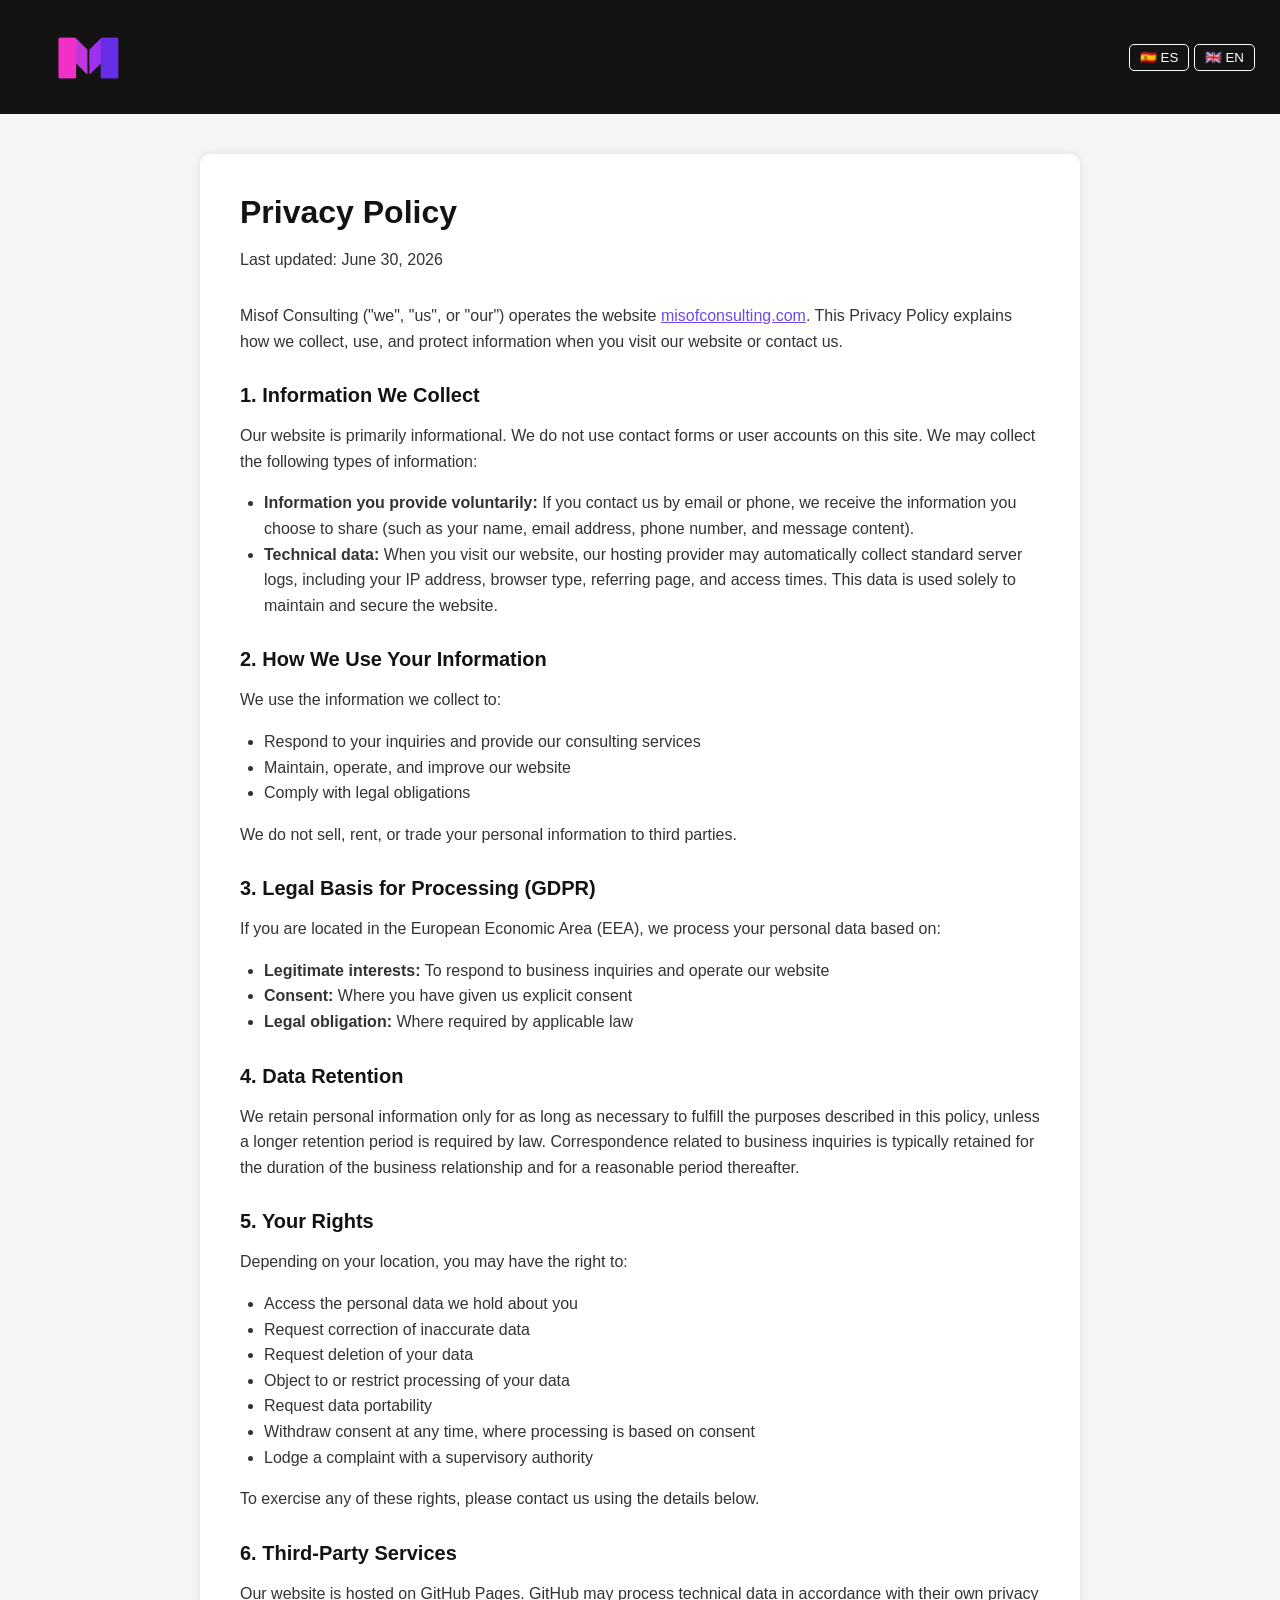
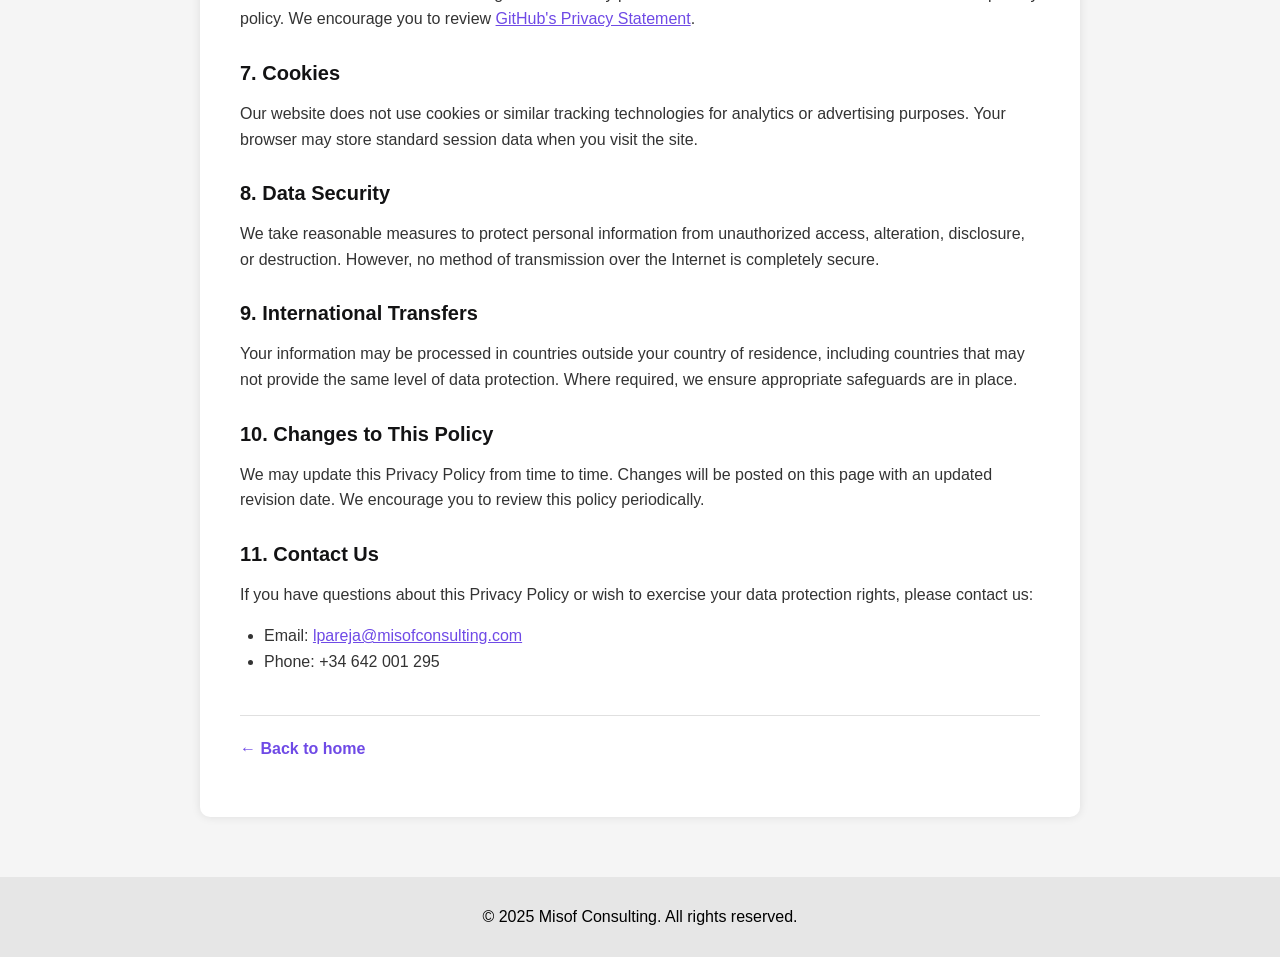
==== privacy.html @ 8c655740 "Add bilingual privacy policy page and footer link. Co-authored-by: Cursor <cursoragent@cursor.com>" ====
<!DOCTYPE html>
<html lang="es">
<head>
    <meta charset="UTF-8">
    <meta name="viewport" content="width=device-width, initial-scale=1.0">
    <title>Privacy Policy | Misof Consulting</title>
    <link rel="stylesheet" href="css/styles.css">
    <script>
        function switchLanguage(lang) {
            const elements = document.querySelectorAll('[data-lang]');
            elements.forEach(el => {
                el.style.display = el.getAttribute('data-lang') === lang ? 'block' : 'none';
            });
            document.documentElement.lang = lang;
            document.title = lang === 'es'
                ? 'Política de Privacidad | Misof Consulting'
                : 'Privacy Policy | Misof Consulting';
        }
        document.addEventListener('DOMContentLoaded', () => {
            switchLanguage('en');
        });
    </script>
</head>
<body>
    <header>
        <a href="index.html"><img src="images/MISOF-Logo_2.png" alt="Misof Consulting"></a>
        <div class="language-switch">
            <button onclick="switchLanguage('es')">🇪🇸 ES</button>
            <button onclick="switchLanguage('en')">🇬🇧 EN</button>
        </div>
    </header>

    <main class="legal-page">
        <div class="legal-content">
            <h1 data-lang="en" style="display: none;">Privacy Policy</h1>
            <h1 data-lang="es">Política de Privacidad</h1>
            <p class="legal-updated" data-lang="en" style="display: none;">Last updated: June 30, 2026</p>
            <p class="legal-updated" data-lang="es">Última actualización: 30 de junio de 2026</p>

            <div data-lang="en" style="display: none;">
                <p>Misof Consulting ("we", "us", or "our") operates the website <a href="https://misofconsulting.com">misofconsulting.com</a>. This Privacy Policy explains how we collect, use, and protect information when you visit our website or contact us.</p>

                <h2>1. Information We Collect</h2>
                <p>Our website is primarily informational. We do not use contact forms or user accounts on this site. We may collect the following types of information:</p>
                <ul>
                    <li><strong>Information you provide voluntarily:</strong> If you contact us by email or phone, we receive the information you choose to share (such as your name, email address, phone number, and message content).</li>
                    <li><strong>Technical data:</strong> When you visit our website, our hosting provider may automatically collect standard server logs, including your IP address, browser type, referring page, and access times. This data is used solely to maintain and secure the website.</li>
                </ul>

                <h2>2. How We Use Your Information</h2>
                <p>We use the information we collect to:</p>
                <ul>
                    <li>Respond to your inquiries and provide our consulting services</li>
                    <li>Maintain, operate, and improve our website</li>
                    <li>Comply with legal obligations</li>
                </ul>
                <p>We do not sell, rent, or trade your personal information to third parties.</p>

                <h2>3. Legal Basis for Processing (GDPR)</h2>
                <p>If you are located in the European Economic Area (EEA), we process your personal data based on:</p>
                <ul>
                    <li><strong>Legitimate interests:</strong> To respond to business inquiries and operate our website</li>
                    <li><strong>Consent:</strong> Where you have given us explicit consent</li>
                    <li><strong>Legal obligation:</strong> Where required by applicable law</li>
                </ul>

                <h2>4. Data Retention</h2>
                <p>We retain personal information only for as long as necessary to fulfill the purposes described in this policy, unless a longer retention period is required by law. Correspondence related to business inquiries is typically retained for the duration of the business relationship and for a reasonable period thereafter.</p>

                <h2>5. Your Rights</h2>
                <p>Depending on your location, you may have the right to:</p>
                <ul>
                    <li>Access the personal data we hold about you</li>
                    <li>Request correction of inaccurate data</li>
                    <li>Request deletion of your data</li>
                    <li>Object to or restrict processing of your data</li>
                    <li>Request data portability</li>
                    <li>Withdraw consent at any time, where processing is based on consent</li>
                    <li>Lodge a complaint with a supervisory authority</li>
                </ul>
                <p>To exercise any of these rights, please contact us using the details below.</p>

                <h2>6. Third-Party Services</h2>
                <p>Our website is hosted on GitHub Pages. GitHub may process technical data in accordance with their own privacy policy. We encourage you to review <a href="https://docs.github.com/en/site-policy/privacy-policies/github-general-privacy-statement" target="_blank" rel="noopener noreferrer">GitHub's Privacy Statement</a>.</p>

                <h2>7. Cookies</h2>
                <p>Our website does not use cookies or similar tracking technologies for analytics or advertising purposes. Your browser may store standard session data when you visit the site.</p>

                <h2>8. Data Security</h2>
                <p>We take reasonable measures to protect personal information from unauthorized access, alteration, disclosure, or destruction. However, no method of transmission over the Internet is completely secure.</p>

                <h2>9. International Transfers</h2>
                <p>Your information may be processed in countries outside your country of residence, including countries that may not provide the same level of data protection. Where required, we ensure appropriate safeguards are in place.</p>

                <h2>10. Changes to This Policy</h2>
                <p>We may update this Privacy Policy from time to time. Changes will be posted on this page with an updated revision date. We encourage you to review this policy periodically.</p>

                <h2>11. Contact Us</h2>
                <p>If you have questions about this Privacy Policy or wish to exercise your data protection rights, please contact us:</p>
                <ul>
                    <li>Email: <a href="mailto:lpareja@misofconsulting.com">lpareja@misofconsulting.com</a></li>
                    <li>Phone: +34 642 001 295</li>
                </ul>
            </div>

            <div data-lang="es">
                <p>Misof Consulting ("nosotros" o "nuestro") opera el sitio web <a href="https://misofconsulting.com">misofconsulting.com</a>. Esta Política de Privacidad explica cómo recopilamos, utilizamos y protegemos la información cuando visita nuestro sitio web o se pone en contacto con nosotros.</p>

                <h2>1. Información que Recopilamos</h2>
                <p>Nuestro sitio web es principalmente informativo. No utilizamos formularios de contacto ni cuentas de usuario en este sitio. Podemos recopilar los siguientes tipos de información:</p>
                <ul>
                    <li><strong>Información que usted proporciona voluntariamente:</strong> Si se pone en contacto con nosotros por correo electrónico o teléfono, recibimos la información que elija compartir (como su nombre, dirección de correo electrónico, número de teléfono y contenido del mensaje).</li>
                    <li><strong>Datos técnicos:</strong> Cuando visita nuestro sitio web, nuestro proveedor de alojamiento puede recopilar automáticamente registros estándar del servidor, incluyendo su dirección IP, tipo de navegador, página de referencia y horarios de acceso. Estos datos se utilizan únicamente para mantener y proteger el sitio web.</li>
                </ul>

                <h2>2. Cómo Utilizamos su Información</h2>
                <p>Utilizamos la información que recopilamos para:</p>
                <ul>
                    <li>Responder a sus consultas y prestar nuestros servicios de consultoría</li>
                    <li>Mantener, operar y mejorar nuestro sitio web</li>
                    <li>Cumplir con obligaciones legales</li>
                </ul>
                <p>No vendemos, alquilamos ni comerciamos con su información personal a terceros.</p>

                <h2>3. Base Legal para el Tratamiento (RGPD)</h2>
                <p>Si se encuentra en el Espacio Económico Europeo (EEE), tratamos sus datos personales con base en:</p>
                <ul>
                    <li><strong>Interés legítimo:</strong> Para responder a consultas comerciales y operar nuestro sitio web</li>
                    <li><strong>Consentimiento:</strong> Cuando nos ha otorgado su consentimiento explícito</li>
                    <li><strong>Obligación legal:</strong> Cuando lo exija la legislación aplicable</li>
                </ul>

                <h2>4. Conservación de Datos</h2>
                <p>Conservamos la información personal solo durante el tiempo necesario para cumplir los fines descritos en esta política, salvo que la ley exija un período de conservación más prolongado. La correspondencia relacionada con consultas comerciales se conserva normalmente durante la relación comercial y durante un período razonable posterior.</p>

                <h2>5. Sus Derechos</h2>
                <p>Dependiendo de su ubicación, puede tener derecho a:</p>
                <ul>
                    <li>Acceder a los datos personales que tenemos sobre usted</li>
                    <li>Solicitar la corrección de datos inexactos</li>
                    <li>Solicitar la eliminación de sus datos</li>
                    <li>Oponerse o restringir el tratamiento de sus datos</li>
                    <li>Solicitar la portabilidad de sus datos</li>
                    <li>Retirar su consentimiento en cualquier momento, cuando el tratamiento se base en el consentimiento</li>
                    <li>Presentar una reclamación ante una autoridad de control</li>
                </ul>
                <p>Para ejercer cualquiera de estos derechos, póngase en contacto con nosotros utilizando los datos indicados a continuación.</p>

                <h2>6. Servicios de Terceros</h2>
                <p>Nuestro sitio web está alojado en GitHub Pages. GitHub puede tratar datos técnicos de acuerdo con su propia política de privacidad. Le recomendamos consultar la <a href="https://docs.github.com/en/site-policy/privacy-policies/github-general-privacy-statement" target="_blank" rel="noopener noreferrer">Declaración de Privacidad de GitHub</a>.</p>

                <h2>7. Cookies</h2>
                <p>Nuestro sitio web no utiliza cookies ni tecnologías de seguimiento similares con fines analíticos o publicitarios. Su navegador puede almacenar datos de sesión estándar cuando visita el sitio.</p>

                <h2>8. Seguridad de los Datos</h2>
                <p>Adoptamos medidas razonables para proteger la información personal contra el acceso, la alteración, la divulgación o la destrucción no autorizados. Sin embargo, ningún método de transmisión por Internet es completamente seguro.</p>

                <h2>9. Transferencias Internacionales</h2>
                <p>Su información puede ser tratada en países fuera de su país de residencia, incluidos países que pueden no ofrecer el mismo nivel de protección de datos. Cuando sea necesario, garantizamos la existencia de salvaguardias adecuadas.</p>

                <h2>10. Cambios en Esta Política</h2>
                <p>Podemos actualizar esta Política de Privacidad periódicamente. Los cambios se publicarán en esta página con una fecha de revisión actualizada. Le recomendamos revisar esta política de forma periódica.</p>

                <h2>11. Contacto</h2>
                <p>Si tiene preguntas sobre esta Política de Privacidad o desea ejercer sus derechos de protección de datos, póngase en contacto con nosotros:</p>
                <ul>
                    <li>Correo electrónico: <a href="mailto:lpareja@misofconsulting.com">lpareja@misofconsulting.com</a></li>
                    <li>Teléfono: +34 642 001 295</li>
                </ul>
            </div>

            <p class="legal-back"><a href="index.html" data-lang="en" style="display: none;">&larr; Back to home</a><a href="index.html" data-lang="es">&larr; Volver al inicio</a></p>
        </div>
    </main>

    <footer>
        <p data-lang="es">&copy; 2025 Misof Consulting. Todos los derechos reservados.</p>
        <p data-lang="en" style="display: none;">&copy; 2025 Misof Consulting. All rights reserved.</p>
    </footer>
</body>
</html>
---- css/styles.css ----
body {
    font-family: 'Inter', sans-serif;
    margin: 0;
    padding: 0;
    background-color: rgb(230, 230, 230);
    color: var(--text-color);
}
header {
    display: flex;
    align-items: center;
    justify-content: space-between;
    background: #131314;
    padding: 15px;
    position: relative;
}
header img {
    max-width: 150px;
}
nav {
    display: flex;
    gap: 15px;
}
nav a {
    text-decoration: none;
    color: white;
    padding: 10px;
    font-size: 18px;
}
nav a:hover {
    color: #6f4ae6;
}
.menu-toggle {
    display: none;
    flex-direction: column;
    cursor: pointer;
}
.menu-toggle div {
    width: 25px;
    height: 3px;
    background-color: white;
    margin: 3px 0;
}
.banner {
    position: relative;
    width: 100%;
    height: 400px;
    background: linear-gradient(#111111, white);
}
.banner-container {
    display: flex;
    width: 300%;
    transition: transform 0.5s ease-in-out;
    touch-action: pan-y;
}
.banner-item {
    width: calc(100% / 3);
    height: 400px;
    display: grid;
    align-items: center;
    justify-content: center;
    font-size: 36px;
    font-weight: bold;
    background-color: #111111;
    color: white;
    text-shadow: 2px 2px 4px black;
}
.banner-item:nth-child(1) { 
    background-repeat: no-repeat; 
    background-attachment: scroll; 
    background-size: contain; 
    background-size: cover;
    background-position: center;
    background-image: url('../images/experience_background.jpg');
    color: white;
}
.banner-item:nth-child(2) { 
    background-repeat: no-repeat; 
    background-attachment: scroll; 
    background-size: contain; 
    background-size: cover;
    background-position: center;
    background-image: url('../images/presence_background.jpg');
    color: white; 
}
.banner-item:nth-child(3) { 
    background-repeat: no-repeat; 
    background-attachment: scroll; 
    background-size: contain; 
    background-size: cover;
    background-position: center;
    background-image: url('../images/allsizes_background.jpg');
    color: white; 
}
.banner-dots {
    position: absolute;
    bottom: 10px;
    left: 50%;
    transform: translateX(-50%);
    display: flex;
    gap: 10px;
}
.dot {
    width: 12px;
    height: 12px;
    background: rgba(255, 255, 255, 0.5);
    border-radius: 50%;
    cursor: pointer;
    transition: background 0.3s;
}
.dot.active { background: white; }
.hero {
    text-align: center;
    padding: 50px 20px;
    background: var(--secondary-color);
    color: white;
}
.btn {
    display: inline-block;
    background: var(--primary-color);
    color: white;
    padding: 10px 20px;
    text-decoration: none;
    font-weight: 600;
    border-radius: 5px;
    margin-top: 10px;
}
.services {
    display: flex;
    flex-wrap: wrap;
    justify-content: center;
    gap: 20px;
    padding: 40px;
}
.service {
    background: white;
    padding: 20px;
    border-radius: 10px;
    box-shadow: 0 0 10px rgba(0, 0, 0, 0.1);
    text-align: center;
    width: 250px;
    transition: transform 0.3s;
}
.service:hover {
    transform: scale(1.05);
}
.service-title {
    font-size: 20px;
    font-weight: bold;
    margin-bottom: 10px;
}
.service-content {
    font-size: 16px;
}
#services, #technologies, #about, #contact {
    text-align: center;
    padding: 30px 20px;

}
footer {
    text-align: center;
    padding: 15px;
    background: var(--primary-color);
    color: black;
}
.language-switch {
    text-align: right;
    padding: 10px;
}
.language-switch a {
    text-decoration: none;
    color: var(--primary-color);
    font-weight: bold;
}
.language-switch button {
    background: none;
    border: 1px solid white;
    color: white;
    padding: 5px 10px;
    border-radius: 5px;
    cursor: pointer;
}
.language-switch button:hover {
    background-color: #6f4ae6;
    color: white;
}

.clients-section {
    text-align: center;
    padding: 50px 20px;
    background: #F5F5F5;
}

.clients-section.visible {
    opacity: 1;
}

.clients-section h2 {
    font-size: 32px;
    color: #131314;
    margin-bottom: 30px;
    position: relative;
    display: inline-block;
}


.clients-container {
    display: flex;
    justify-content: center;
    gap: 20px;
    overflow-x: auto;
    padding: 20px 0;
    max-width: 1200px;
    margin: 0 auto;
}

.client-card {
    background: white;
    padding: 20px;
    border-radius: 10px;
    box-shadow: 0 0 10px rgba(0, 0, 0, 0.1);
    min-width: 150px;
    text-align: center;
    transition: transform 0.3s ease, filter 0.3s ease;
}

.client-card img {
    max-width: 100px;
    height: auto;
    filter: grayscale(100%);
    transition: filter 0.3s ease;
}

.client-card:hover {
    transform: scale(1.05);
}

.client-card:hover img {
    filter: grayscale(0%);
}

.client-card p {
    margin: 10px 0 0;
    font-size: 16px;
    color: #333;
}

@media (max-width: 768px) {
    nav {
        display: none;
        flex-direction: column;
        position: absolute;
        top: 100%;
        right: 0;
        background-color: #131314;
        width: 100%;
        text-align: center;
        padding: 15px 0;
    }

    nav a {
        text-decoration: none;
        color: white;
        padding: 15px;
        font-size: 16px;
    }

    nav a:hover {
        background-color: #595959;
        color: white;
    }

    nav.open {
        display: flex;
    }

    .menu-toggle {
        display: flex;
    }

    .clients-container {
        flex-direction: column;
        align-items: center;
        overflow-x: hidden;
    }

    .client-card {
        width: 80%;
        max-width: 250px;
    }
}
.capabilities {
    text-align: center;
    color: white;
    padding: 40px;
}
.grid {
    display: grid;
    grid-template-columns: repeat(auto-fit, minmax(250px, 1fr));
    gap: 15px;
    padding: 20px;
}
.box {
    background: #6f4ae6;
    padding: 20px;
    border-radius: 10px;
    box-shadow: 2px 2px 10px rgba(0, 0, 0, 0.2);
    text-align: center;
    cursor: pointer;
    transition: transform 0.3s;
}
.box:hover {
    transform: scale(1.05);
}
.box-content {
    display: none;
    text-align: left;
    font-size: 16px;
}

@media (min-width: 768px) {
    .infrastructure {
        grid-column: span 3;
    }
}

@media (min-width: 1024px) {
    .infrastructure {
        grid-column: span 4;
    }
}

header a {
    display: flex;
    align-items: center;
}

.legal-page {
    padding: 40px 20px 60px;
    background: #F5F5F5;
    min-height: calc(100vh - 200px);
}

.legal-content {
    max-width: 800px;
    margin: 0 auto;
    background: white;
    padding: 40px;
    border-radius: 10px;
    box-shadow: 0 0 10px rgba(0, 0, 0, 0.1);
    text-align: left;
}

.legal-content h1 {
    font-size: 32px;
    color: #131314;
    margin: 0 0 10px;
}

.legal-updated {
    color: #666;
    font-size: 14px;
    margin-bottom: 30px;
}

.legal-content h2 {
    font-size: 20px;
    color: #131314;
    margin: 30px 0 12px;
}

.legal-content p,
.legal-content li {
    font-size: 16px;
    line-height: 1.6;
    color: #333;
}

.legal-content ul {
    padding-left: 24px;
    margin: 12px 0;
}

.legal-content a {
    color: #6f4ae6;
}

.legal-content a:hover {
    text-decoration: underline;
}

.legal-back {
    margin-top: 40px;
    padding-top: 20px;
    border-top: 1px solid #e0e0e0;
}

.legal-back a {
    font-weight: 600;
    text-decoration: none;
}

.legal-back a:hover {
    text-decoration: underline;
}

footer a {
    color: inherit;
    text-decoration: underline;
}

footer a:hover {
    color: #6f4ae6;
}

@media (max-width: 768px) {
    .legal-content {
        padding: 24px;
    }

    .legal-content h1 {
        font-size: 26px;
    }
}
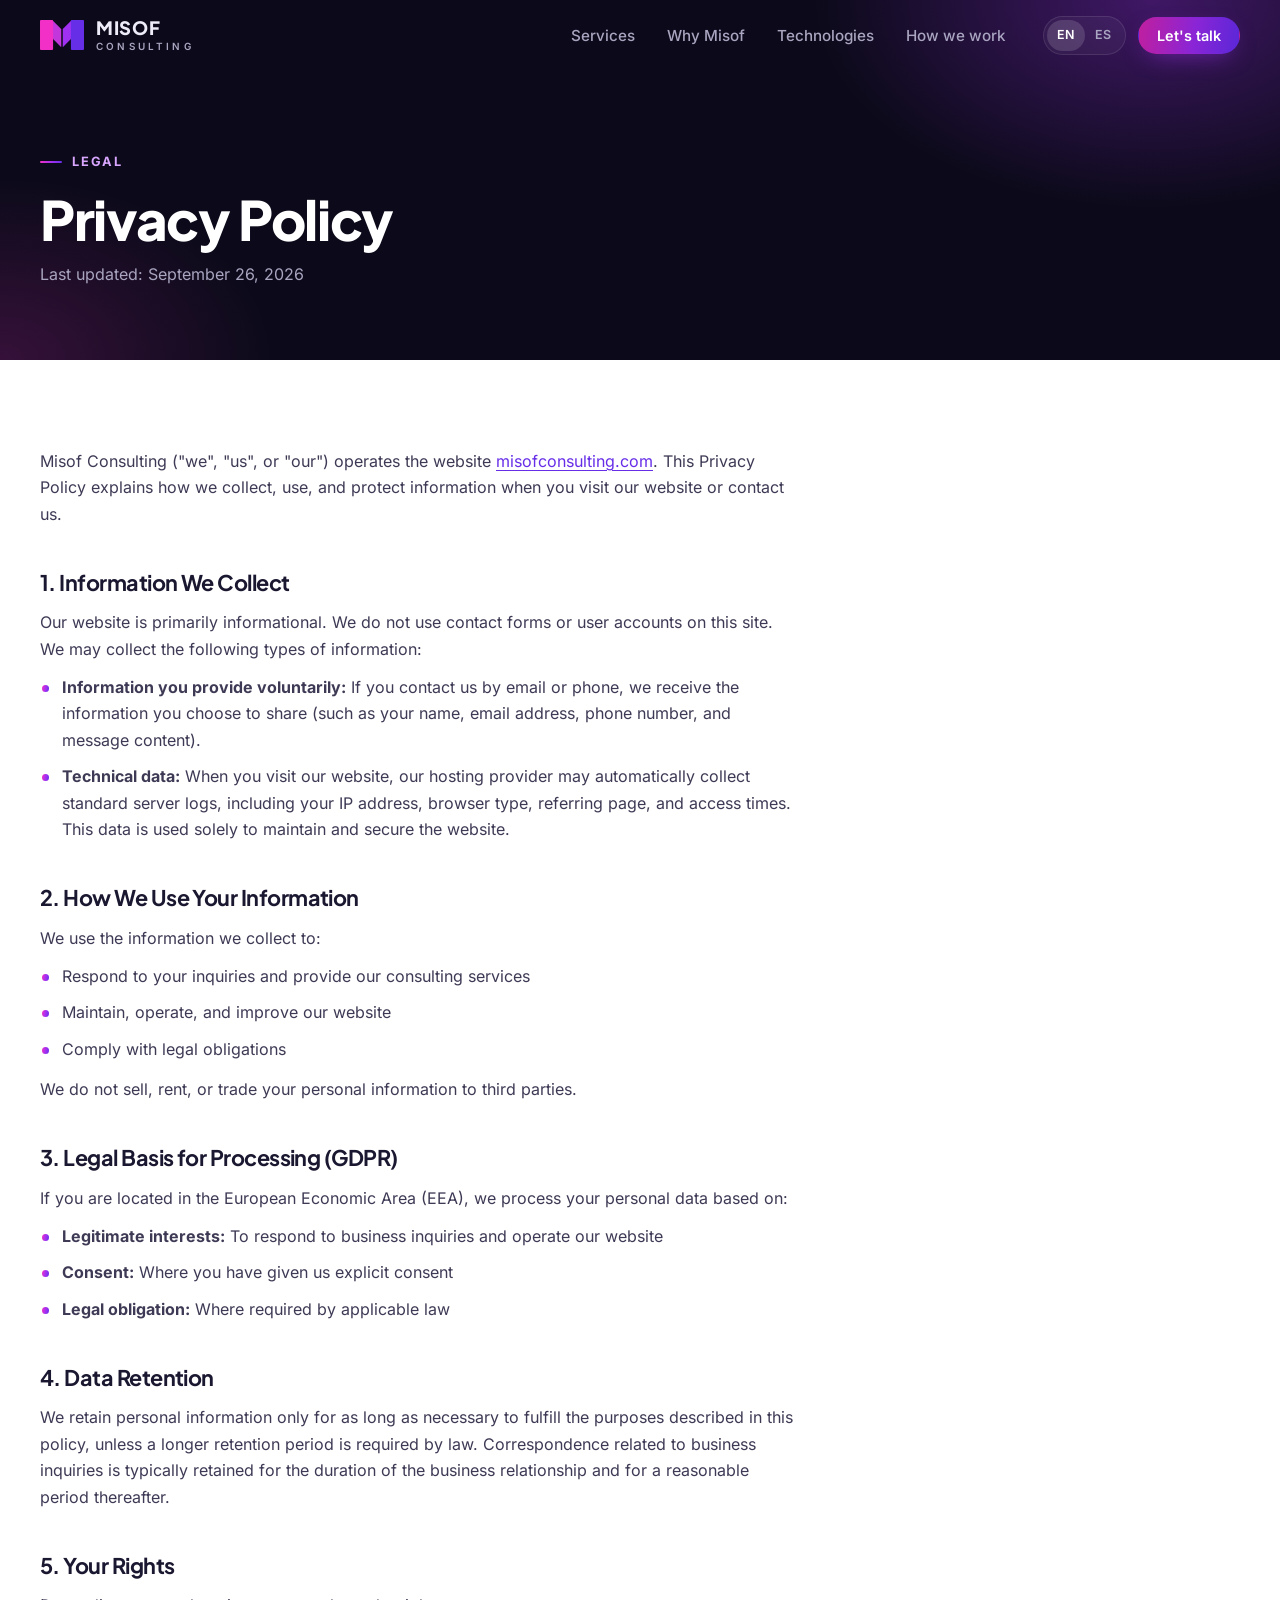
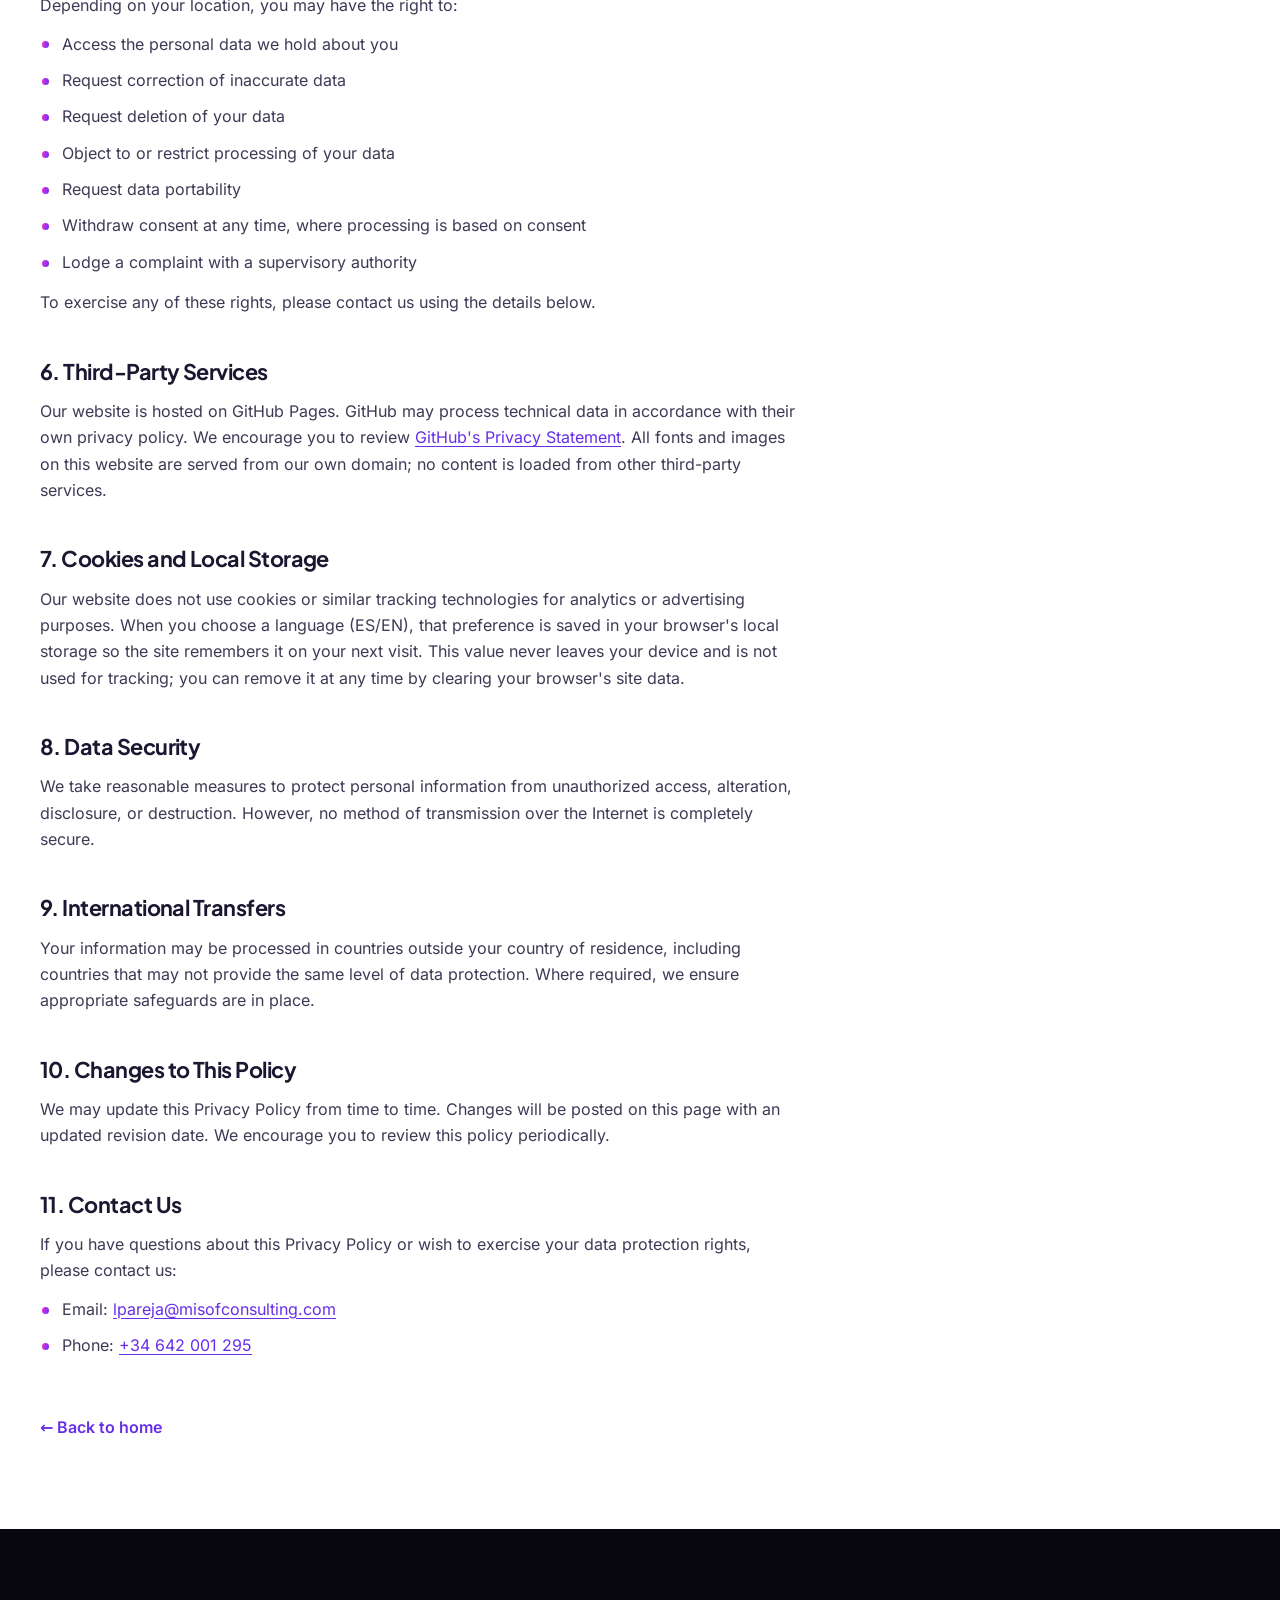
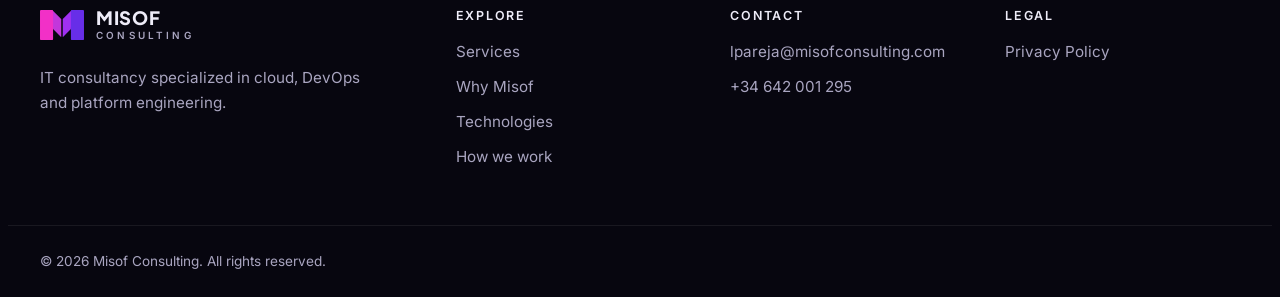
==== commit 566522fa: "first commit of version 2.0" ====
--- a/privacy.html
+++ b/privacy.html
@@ -1,181 +1,230 @@
 <!DOCTYPE html>
-<html lang="es">
+<html lang="en">
 <head>
     <meta charset="UTF-8">
     <meta name="viewport" content="width=device-width, initial-scale=1.0">
-    <title>Privacy Policy | Misof Consulting</title>
+    <title data-i18n="meta.privacyTitle">Privacy Policy | Misof Consulting</title>
+    <meta name="description" data-i18n-attr="content:meta.privacyDescription" content="How Misof Consulting collects, uses and protects personal information.">
+    <meta name="theme-color" content="#0C0A1A">
+    <link rel="canonical" href="https://misofconsulting.com/privacy.html">
+    <link rel="icon" href="images/favicon.svg" type="image/svg+xml">
+    <link rel="preload" href="fonts/inter-var-latin.woff2" as="font" type="font/woff2" crossorigin>
+    <link rel="preload" href="fonts/jakarta-var-latin.woff2" as="font" type="font/woff2" crossorigin>
     <link rel="stylesheet" href="css/styles.css">
-    <script>
-        function switchLanguage(lang) {
-            const elements = document.querySelectorAll('[data-lang]');
-            elements.forEach(el => {
-                el.style.display = el.getAttribute('data-lang') === lang ? 'block' : 'none';
-            });
-            document.documentElement.lang = lang;
-            document.title = lang === 'es'
-                ? 'Política de Privacidad | Misof Consulting'
-                : 'Privacy Policy | Misof Consulting';
-        }
-        document.addEventListener('DOMContentLoaded', () => {
-            switchLanguage('en');
-        });
-    </script>
 </head>
-<body>
-    <header>
-        <a href="index.html"><img src="images/MISOF-Logo_2.png" alt="Misof Consulting"></a>
-        <div class="language-switch">
-            <button onclick="switchLanguage('es')">🇪🇸 ES</button>
-            <button onclick="switchLanguage('en')">🇬🇧 EN</button>
+<body id="top">
+    <a class="skip-link" href="#main" data-i18n="a11y.skip">Skip to content</a>
+
+    <header class="site-header" data-header>
+        <div class="container header-inner">
+            <a class="brand" href="index.html" data-i18n-attr="aria-label:a11y.home" aria-label="Misof Consulting — home">
+                <svg class="brand-mark" viewBox="0 0 767 524" aria-hidden="true"><polygon fill="#C237DB" points="212,0 370,158 370,466 366,469 228,333"/><polygon fill="#A030F2" points="555,0 397,158 397,466 401,469 539,333"/><rect fill="#F230C7" width="228" height="524" rx="18"/><rect fill="#672EE8" x="539" width="228" height="524" rx="18"/></svg>
+                <span class="brand-text"><span class="brand-name">MISOF</span><span class="brand-sub">CONSULTING</span></span>
+            </a>
+
+            <nav class="site-nav" id="site-nav" data-i18n-attr="aria-label:a11y.mainNav" aria-label="Main">
+                <a href="index.html#services" data-i18n="nav.services">Services</a>
+                <a href="index.html#why" data-i18n="nav.why">Why Misof</a>
+                <a href="index.html#technologies" data-i18n="nav.technologies">Technologies</a>
+                <a href="index.html#approach" data-i18n="nav.approach">How we work</a>
+                <a href="index.html#contact" class="nav-cta btn btn-primary" data-i18n="nav.cta">Let's talk</a>
+            </nav>
+
+            <div class="header-actions">
+                <div class="lang-switch" role="group" data-i18n-attr="aria-label:a11y.language" aria-label="Language">
+                    <button type="button" data-set-lang="en" aria-pressed="true">EN</button>
+                    <button type="button" data-set-lang="es" aria-pressed="false">ES</button>
+                </div>
+                <a href="index.html#contact" class="btn btn-primary btn-sm header-cta" data-i18n="nav.cta">Let's talk</a>
+                <button type="button" class="menu-toggle" aria-controls="site-nav" aria-expanded="false" data-i18n-attr="aria-label:a11y.menu" aria-label="Menu">
+                    <span></span><span></span>
+                </button>
+            </div>
         </div>
     </header>
 
-    <main class="legal-page">
-        <div class="legal-content">
-            <h1 data-lang="en" style="display: none;">Privacy Policy</h1>
-            <h1 data-lang="es">Política de Privacidad</h1>
-            <p class="legal-updated" data-lang="en" style="display: none;">Last updated: June 30, 2026</p>
-            <p class="legal-updated" data-lang="es">Última actualización: 30 de junio de 2026</p>
-
-            <div data-lang="en" style="display: none;">
-                <p>Misof Consulting ("we", "us", or "our") operates the website <a href="https://misofconsulting.com">misofconsulting.com</a>. This Privacy Policy explains how we collect, use, and protect information when you visit our website or contact us.</p>
-
-                <h2>1. Information We Collect</h2>
-                <p>Our website is primarily informational. We do not use contact forms or user accounts on this site. We may collect the following types of information:</p>
-                <ul>
-                    <li><strong>Information you provide voluntarily:</strong> If you contact us by email or phone, we receive the information you choose to share (such as your name, email address, phone number, and message content).</li>
-                    <li><strong>Technical data:</strong> When you visit our website, our hosting provider may automatically collect standard server logs, including your IP address, browser type, referring page, and access times. This data is used solely to maintain and secure the website.</li>
-                </ul>
-
-                <h2>2. How We Use Your Information</h2>
-                <p>We use the information we collect to:</p>
-                <ul>
-                    <li>Respond to your inquiries and provide our consulting services</li>
-                    <li>Maintain, operate, and improve our website</li>
-                    <li>Comply with legal obligations</li>
-                </ul>
-                <p>We do not sell, rent, or trade your personal information to third parties.</p>
-
-                <h2>3. Legal Basis for Processing (GDPR)</h2>
-                <p>If you are located in the European Economic Area (EEA), we process your personal data based on:</p>
-                <ul>
-                    <li><strong>Legitimate interests:</strong> To respond to business inquiries and operate our website</li>
-                    <li><strong>Consent:</strong> Where you have given us explicit consent</li>
-                    <li><strong>Legal obligation:</strong> Where required by applicable law</li>
-                </ul>
-
-                <h2>4. Data Retention</h2>
-                <p>We retain personal information only for as long as necessary to fulfill the purposes described in this policy, unless a longer retention period is required by law. Correspondence related to business inquiries is typically retained for the duration of the business relationship and for a reasonable period thereafter.</p>
-
-                <h2>5. Your Rights</h2>
-                <p>Depending on your location, you may have the right to:</p>
-                <ul>
-                    <li>Access the personal data we hold about you</li>
-                    <li>Request correction of inaccurate data</li>
-                    <li>Request deletion of your data</li>
-                    <li>Object to or restrict processing of your data</li>
-                    <li>Request data portability</li>
-                    <li>Withdraw consent at any time, where processing is based on consent</li>
-                    <li>Lodge a complaint with a supervisory authority</li>
-                </ul>
-                <p>To exercise any of these rights, please contact us using the details below.</p>
-
-                <h2>6. Third-Party Services</h2>
-                <p>Our website is hosted on GitHub Pages. GitHub may process technical data in accordance with their own privacy policy. We encourage you to review <a href="https://docs.github.com/en/site-policy/privacy-policies/github-general-privacy-statement" target="_blank" rel="noopener noreferrer">GitHub's Privacy Statement</a>.</p>
-
-                <h2>7. Cookies</h2>
-                <p>Our website does not use cookies or similar tracking technologies for analytics or advertising purposes. Your browser may store standard session data when you visit the site.</p>
-
-                <h2>8. Data Security</h2>
-                <p>We take reasonable measures to protect personal information from unauthorized access, alteration, disclosure, or destruction. However, no method of transmission over the Internet is completely secure.</p>
-
-                <h2>9. International Transfers</h2>
-                <p>Your information may be processed in countries outside your country of residence, including countries that may not provide the same level of data protection. Where required, we ensure appropriate safeguards are in place.</p>
-
-                <h2>10. Changes to This Policy</h2>
-                <p>We may update this Privacy Policy from time to time. Changes will be posted on this page with an updated revision date. We encourage you to review this policy periodically.</p>
-
-                <h2>11. Contact Us</h2>
-                <p>If you have questions about this Privacy Policy or wish to exercise your data protection rights, please contact us:</p>
-                <ul>
-                    <li>Email: <a href="mailto:lpareja@misofconsulting.com">lpareja@misofconsulting.com</a></li>
-                    <li>Phone: +34 642 001 295</li>
-                </ul>
-            </div>
-
-            <div data-lang="es">
-                <p>Misof Consulting ("nosotros" o "nuestro") opera el sitio web <a href="https://misofconsulting.com">misofconsulting.com</a>. Esta Política de Privacidad explica cómo recopilamos, utilizamos y protegemos la información cuando visita nuestro sitio web o se pone en contacto con nosotros.</p>
-
-                <h2>1. Información que Recopilamos</h2>
-                <p>Nuestro sitio web es principalmente informativo. No utilizamos formularios de contacto ni cuentas de usuario en este sitio. Podemos recopilar los siguientes tipos de información:</p>
-                <ul>
-                    <li><strong>Información que usted proporciona voluntariamente:</strong> Si se pone en contacto con nosotros por correo electrónico o teléfono, recibimos la información que elija compartir (como su nombre, dirección de correo electrónico, número de teléfono y contenido del mensaje).</li>
-                    <li><strong>Datos técnicos:</strong> Cuando visita nuestro sitio web, nuestro proveedor de alojamiento puede recopilar automáticamente registros estándar del servidor, incluyendo su dirección IP, tipo de navegador, página de referencia y horarios de acceso. Estos datos se utilizan únicamente para mantener y proteger el sitio web.</li>
-                </ul>
-
-                <h2>2. Cómo Utilizamos su Información</h2>
-                <p>Utilizamos la información que recopilamos para:</p>
-                <ul>
-                    <li>Responder a sus consultas y prestar nuestros servicios de consultoría</li>
-                    <li>Mantener, operar y mejorar nuestro sitio web</li>
-                    <li>Cumplir con obligaciones legales</li>
-                </ul>
-                <p>No vendemos, alquilamos ni comerciamos con su información personal a terceros.</p>
-
-                <h2>3. Base Legal para el Tratamiento (RGPD)</h2>
-                <p>Si se encuentra en el Espacio Económico Europeo (EEE), tratamos sus datos personales con base en:</p>
-                <ul>
-                    <li><strong>Interés legítimo:</strong> Para responder a consultas comerciales y operar nuestro sitio web</li>
-                    <li><strong>Consentimiento:</strong> Cuando nos ha otorgado su consentimiento explícito</li>
-                    <li><strong>Obligación legal:</strong> Cuando lo exija la legislación aplicable</li>
-                </ul>
-
-                <h2>4. Conservación de Datos</h2>
-                <p>Conservamos la información personal solo durante el tiempo necesario para cumplir los fines descritos en esta política, salvo que la ley exija un período de conservación más prolongado. La correspondencia relacionada con consultas comerciales se conserva normalmente durante la relación comercial y durante un período razonable posterior.</p>
-
-                <h2>5. Sus Derechos</h2>
-                <p>Dependiendo de su ubicación, puede tener derecho a:</p>
-                <ul>
-                    <li>Acceder a los datos personales que tenemos sobre usted</li>
-                    <li>Solicitar la corrección de datos inexactos</li>
-                    <li>Solicitar la eliminación de sus datos</li>
-                    <li>Oponerse o restringir el tratamiento de sus datos</li>
-                    <li>Solicitar la portabilidad de sus datos</li>
-                    <li>Retirar su consentimiento en cualquier momento, cuando el tratamiento se base en el consentimiento</li>
-                    <li>Presentar una reclamación ante una autoridad de control</li>
-                </ul>
-                <p>Para ejercer cualquiera de estos derechos, póngase en contacto con nosotros utilizando los datos indicados a continuación.</p>
-
-                <h2>6. Servicios de Terceros</h2>
-                <p>Nuestro sitio web está alojado en GitHub Pages. GitHub puede tratar datos técnicos de acuerdo con su propia política de privacidad. Le recomendamos consultar la <a href="https://docs.github.com/en/site-policy/privacy-policies/github-general-privacy-statement" target="_blank" rel="noopener noreferrer">Declaración de Privacidad de GitHub</a>.</p>
-
-                <h2>7. Cookies</h2>
-                <p>Nuestro sitio web no utiliza cookies ni tecnologías de seguimiento similares con fines analíticos o publicitarios. Su navegador puede almacenar datos de sesión estándar cuando visita el sitio.</p>
-
-                <h2>8. Seguridad de los Datos</h2>
-                <p>Adoptamos medidas razonables para proteger la información personal contra el acceso, la alteración, la divulgación o la destrucción no autorizados. Sin embargo, ningún método de transmisión por Internet es completamente seguro.</p>
-
-                <h2>9. Transferencias Internacionales</h2>
-                <p>Su información puede ser tratada en países fuera de su país de residencia, incluidos países que pueden no ofrecer el mismo nivel de protección de datos. Cuando sea necesario, garantizamos la existencia de salvaguardias adecuadas.</p>
-
-                <h2>10. Cambios en Esta Política</h2>
-                <p>Podemos actualizar esta Política de Privacidad periódicamente. Los cambios se publicarán en esta página con una fecha de revisión actualizada. Le recomendamos revisar esta política de forma periódica.</p>
-
-                <h2>11. Contacto</h2>
-                <p>Si tiene preguntas sobre esta Política de Privacidad o desea ejercer sus derechos de protección de datos, póngase en contacto con nosotros:</p>
-                <ul>
-                    <li>Correo electrónico: <a href="mailto:lpareja@misofconsulting.com">lpareja@misofconsulting.com</a></li>
-                    <li>Teléfono: +34 642 001 295</li>
-                </ul>
-            </div>
-
-            <p class="legal-back"><a href="index.html" data-lang="en" style="display: none;">&larr; Back to home</a><a href="index.html" data-lang="es">&larr; Volver al inicio</a></p>
+    <main id="main">
+        <section class="page-hero">
+            <div class="container">
+                <p class="eyebrow eyebrow-dark" data-i18n="privacy.eyebrow">Legal</p>
+                <h1 data-i18n="privacy.title">Privacy Policy</h1>
+                <p class="legal-updated" data-i18n="privacy.updated">Last updated: September 26, 2026</p>
+            </div>
+        </section>
+
+        <section class="legal">
+            <div class="container">
+                <div class="legal-content">
+                    <div data-lang-block="en">
+                        <p>Misof Consulting ("we", "us", or "our") operates the website <a href="https://misofconsulting.com">misofconsulting.com</a>. This Privacy Policy explains how we collect, use, and protect information when you visit our website or contact us.</p>
+
+                        <h2>1. Information We Collect</h2>
+                        <p>Our website is primarily informational. We do not use contact forms or user accounts on this site. We may collect the following types of information:</p>
+                        <ul>
+                            <li><strong>Information you provide voluntarily:</strong> If you contact us by email or phone, we receive the information you choose to share (such as your name, email address, phone number, and message content).</li>
+                            <li><strong>Technical data:</strong> When you visit our website, our hosting provider may automatically collect standard server logs, including your IP address, browser type, referring page, and access times. This data is used solely to maintain and secure the website.</li>
+                        </ul>
+
+                        <h2>2. How We Use Your Information</h2>
+                        <p>We use the information we collect to:</p>
+                        <ul>
+                            <li>Respond to your inquiries and provide our consulting services</li>
+                            <li>Maintain, operate, and improve our website</li>
+                            <li>Comply with legal obligations</li>
+                        </ul>
+                        <p>We do not sell, rent, or trade your personal information to third parties.</p>
+
+                        <h2>3. Legal Basis for Processing (GDPR)</h2>
+                        <p>If you are located in the European Economic Area (EEA), we process your personal data based on:</p>
+                        <ul>
+                            <li><strong>Legitimate interests:</strong> To respond to business inquiries and operate our website</li>
+                            <li><strong>Consent:</strong> Where you have given us explicit consent</li>
+                            <li><strong>Legal obligation:</strong> Where required by applicable law</li>
+                        </ul>
+
+                        <h2>4. Data Retention</h2>
+                        <p>We retain personal information only for as long as necessary to fulfill the purposes described in this policy, unless a longer retention period is required by law. Correspondence related to business inquiries is typically retained for the duration of the business relationship and for a reasonable period thereafter.</p>
+
+                        <h2>5. Your Rights</h2>
+                        <p>Depending on your location, you may have the right to:</p>
+                        <ul>
+                            <li>Access the personal data we hold about you</li>
+                            <li>Request correction of inaccurate data</li>
+                            <li>Request deletion of your data</li>
+                            <li>Object to or restrict processing of your data</li>
+                            <li>Request data portability</li>
+                            <li>Withdraw consent at any time, where processing is based on consent</li>
+                            <li>Lodge a complaint with a supervisory authority</li>
+                        </ul>
+                        <p>To exercise any of these rights, please contact us using the details below.</p>
+
+                        <h2>6. Third-Party Services</h2>
+                        <p>Our website is hosted on GitHub Pages. GitHub may process technical data in accordance with their own privacy policy. We encourage you to review <a href="https://docs.github.com/en/site-policy/privacy-policies/github-general-privacy-statement" target="_blank" rel="noopener noreferrer">GitHub's Privacy Statement</a>. All fonts and images on this website are served from our own domain; no content is loaded from other third-party services.</p>
+
+                        <h2>7. Cookies and Local Storage</h2>
+                        <p>Our website does not use cookies or similar tracking technologies for analytics or advertising purposes. When you choose a language (ES/EN), that preference is saved in your browser's local storage so the site remembers it on your next visit. This value never leaves your device and is not used for tracking; you can remove it at any time by clearing your browser's site data.</p>
+
+                        <h2>8. Data Security</h2>
+                        <p>We take reasonable measures to protect personal information from unauthorized access, alteration, disclosure, or destruction. However, no method of transmission over the Internet is completely secure.</p>
+
+                        <h2>9. International Transfers</h2>
+                        <p>Your information may be processed in countries outside your country of residence, including countries that may not provide the same level of data protection. Where required, we ensure appropriate safeguards are in place.</p>
+
+                        <h2>10. Changes to This Policy</h2>
+                        <p>We may update this Privacy Policy from time to time. Changes will be posted on this page with an updated revision date. We encourage you to review this policy periodically.</p>
+
+                        <h2>11. Contact Us</h2>
+                        <p>If you have questions about this Privacy Policy or wish to exercise your data protection rights, please contact us:</p>
+                        <ul>
+                            <li>Email: <a href="mailto:lpareja@misofconsulting.com">lpareja@misofconsulting.com</a></li>
+                            <li>Phone: <a href="tel:+34642001295">+34 642 001 295</a></li>
+                        </ul>
+                    </div>
+
+                    <div data-lang-block="es" hidden>
+                        <p>Misof Consulting ("nosotros" o "nuestro") opera el sitio web <a href="https://misofconsulting.com">misofconsulting.com</a>. Esta Política de Privacidad explica cómo recopilamos, utilizamos y protegemos la información cuando visita nuestro sitio web o se pone en contacto con nosotros.</p>
+
+                        <h2>1. Información que Recopilamos</h2>
+                        <p>Nuestro sitio web es principalmente informativo. No utilizamos formularios de contacto ni cuentas de usuario en este sitio. Podemos recopilar los siguientes tipos de información:</p>
+                        <ul>
+                            <li><strong>Información que usted proporciona voluntariamente:</strong> Si se pone en contacto con nosotros por correo electrónico o teléfono, recibimos la información que elija compartir (como su nombre, dirección de correo electrónico, número de teléfono y contenido del mensaje).</li>
+                            <li><strong>Datos técnicos:</strong> Cuando visita nuestro sitio web, nuestro proveedor de alojamiento puede recopilar automáticamente registros estándar del servidor, incluyendo su dirección IP, tipo de navegador, página de referencia y horarios de acceso. Estos datos se utilizan únicamente para mantener y proteger el sitio web.</li>
+                        </ul>
+
+                        <h2>2. Cómo Utilizamos su Información</h2>
+                        <p>Utilizamos la información que recopilamos para:</p>
+                        <ul>
+                            <li>Responder a sus consultas y prestar nuestros servicios de consultoría</li>
+                            <li>Mantener, operar y mejorar nuestro sitio web</li>
+                            <li>Cumplir con obligaciones legales</li>
+                        </ul>
+                        <p>No vendemos, alquilamos ni comerciamos con su información personal a terceros.</p>
+
+                        <h2>3. Base Legal para el Tratamiento (RGPD)</h2>
+                        <p>Si se encuentra en el Espacio Económico Europeo (EEE), tratamos sus datos personales con base en:</p>
+                        <ul>
+                            <li><strong>Interés legítimo:</strong> Para responder a consultas comerciales y operar nuestro sitio web</li>
+                            <li><strong>Consentimiento:</strong> Cuando nos ha otorgado su consentimiento explícito</li>
+                            <li><strong>Obligación legal:</strong> Cuando lo exija la legislación aplicable</li>
+                        </ul>
+
+                        <h2>4. Conservación de Datos</h2>
+                        <p>Conservamos la información personal solo durante el tiempo necesario para cumplir los fines descritos en esta política, salvo que la ley exija un período de conservación más prolongado. La correspondencia relacionada con consultas comerciales se conserva normalmente durante la relación comercial y durante un período razonable posterior.</p>
+
+                        <h2>5. Sus Derechos</h2>
+                        <p>Dependiendo de su ubicación, puede tener derecho a:</p>
+                        <ul>
+                            <li>Acceder a los datos personales que tenemos sobre usted</li>
+                            <li>Solicitar la corrección de datos inexactos</li>
+                            <li>Solicitar la eliminación de sus datos</li>
+                            <li>Oponerse o restringir el tratamiento de sus datos</li>
+                            <li>Solicitar la portabilidad de sus datos</li>
+                            <li>Retirar su consentimiento en cualquier momento, cuando el tratamiento se base en el consentimiento</li>
+                            <li>Presentar una reclamación ante una autoridad de control</li>
+                        </ul>
+                        <p>Para ejercer cualquiera de estos derechos, póngase en contacto con nosotros utilizando los datos indicados a continuación.</p>
+
+                        <h2>6. Servicios de Terceros</h2>
+                        <p>Nuestro sitio web está alojado en GitHub Pages. GitHub puede tratar datos técnicos de acuerdo con su propia política de privacidad. Le recomendamos consultar la <a href="https://docs.github.com/en/site-policy/privacy-policies/github-general-privacy-statement" target="_blank" rel="noopener noreferrer">Declaración de Privacidad de GitHub</a>. Todas las fuentes e imágenes de este sitio se sirven desde nuestro propio dominio; no se carga contenido de otros servicios de terceros.</p>
+
+                        <h2>7. Cookies y Almacenamiento Local</h2>
+                        <p>Nuestro sitio web no utiliza cookies ni tecnologías de seguimiento similares con fines analíticos o publicitarios. Cuando elige un idioma (ES/EN), esa preferencia se guarda en el almacenamiento local de su navegador para recordarla en su próxima visita. Este valor nunca sale de su dispositivo ni se utiliza para seguimiento; puede eliminarlo en cualquier momento borrando los datos del sitio en su navegador.</p>
+
+                        <h2>8. Seguridad de los Datos</h2>
+                        <p>Adoptamos medidas razonables para proteger la información personal contra el acceso, la alteración, la divulgación o la destrucción no autorizados. Sin embargo, ningún método de transmisión por Internet es completamente seguro.</p>
+
+                        <h2>9. Transferencias Internacionales</h2>
+                        <p>Su información puede ser tratada en países fuera de su país de residencia, incluidos países que pueden no ofrecer el mismo nivel de protección de datos. Cuando sea necesario, garantizamos la existencia de salvaguardias adecuadas.</p>
+
+                        <h2>10. Cambios en Esta Política</h2>
+                        <p>Podemos actualizar esta Política de Privacidad periódicamente. Los cambios se publicarán en esta página con una fecha de revisión actualizada. Le recomendamos revisar esta política de forma periódica.</p>
+
+                        <h2>11. Contacto</h2>
+                        <p>Si tiene preguntas sobre esta Política de Privacidad o desea ejercer sus derechos de protección de datos, póngase en contacto con nosotros:</p>
+                        <ul>
+                            <li>Correo electrónico: <a href="mailto:lpareja@misofconsulting.com">lpareja@misofconsulting.com</a></li>
+                            <li>Teléfono: <a href="tel:+34642001295">+34 642 001 295</a></li>
+                        </ul>
+                    </div>
+
+                    <p class="legal-back"><a href="index.html" data-i18n="privacy.back">← Back to home</a></p>
+                </div>
+            </div>
+        </section>
+    </main>
+
+    <footer class="site-footer">
+        <div class="container footer-grid">
+            <div class="footer-brand">
+                <a class="brand" href="index.html" data-i18n-attr="aria-label:a11y.home" aria-label="Misof Consulting — home">
+                    <svg class="brand-mark" viewBox="0 0 767 524" aria-hidden="true"><polygon fill="#C237DB" points="212,0 370,158 370,466 366,469 228,333"/><polygon fill="#A030F2" points="555,0 397,158 397,466 401,469 539,333"/><rect fill="#F230C7" width="228" height="524" rx="18"/><rect fill="#672EE8" x="539" width="228" height="524" rx="18"/></svg>
+                    <span class="brand-text"><span class="brand-name">MISOF</span><span class="brand-sub">CONSULTING</span></span>
+                </a>
+                <p data-i18n="footer.tagline">IT consultancy specialized in cloud, DevOps and platform engineering.</p>
+            </div>
+            <nav class="footer-col" data-i18n-attr="aria-label:a11y.footerNav" aria-label="Footer">
+                <h2 data-i18n="footer.explore">Explore</h2>
+                <a href="index.html#services" data-i18n="nav.services">Services</a>
+                <a href="index.html#why" data-i18n="nav.why">Why Misof</a>
+                <a href="index.html#technologies" data-i18n="nav.technologies">Technologies</a>
+                <a href="index.html#approach" data-i18n="nav.approach">How we work</a>
+            </nav>
+            <div class="footer-col">
+                <h2 data-i18n="footer.contact">Contact</h2>
+                <a href="mailto:lpareja@misofconsulting.com">lpareja@misofconsulting.com</a>
+                <a href="tel:+34642001295">+34 642 001 295</a>
+            </div>
+            <div class="footer-col">
+                <h2 data-i18n="footer.legal">Legal</h2>
+                <a href="privacy.html" data-i18n="footer.privacy">Privacy Policy</a>
+            </div>
         </div>
-    </main>
-
-    <footer>
-        <p data-lang="es">&copy; 2025 Misof Consulting. Todos los derechos reservados.</p>
-        <p data-lang="en" style="display: none;">&copy; 2025 Misof Consulting. All rights reserved.</p>
+        <div class="container footer-bottom">
+            <p>&copy; <span data-year>2026</span> Misof Consulting. <span data-i18n="footer.rights">All rights reserved.</span></p>
+        </div>
     </footer>
+
+    <script src="js/translations.js"></script>
+    <script src="js/main.js"></script>
 </body>
 </html>
--- a/css/styles.css
+++ b/css/styles.css
@@ -1,423 +1,1706 @@
+/* =================================================================
+   Misof Consulting — site styles
+   ================================================================= */
+
+@font-face {
+    font-family: 'Inter';
+    src: url('../fonts/inter-var-latin.woff2') format('woff2');
+    font-weight: 100 900;
+    font-style: normal;
+    font-display: swap;
+}
+
+@font-face {
+    font-family: 'Plus Jakarta Sans';
+    src: url('../fonts/jakarta-var-latin.woff2') format('woff2');
+    font-weight: 200 800;
+    font-style: normal;
+    font-display: swap;
+}
+
+:root {
+    /* Brand (sampled from the Misof logo) */
+    --pink: #F230C7;
+    --magenta: #C237DB;
+    --purple: #A030F2;
+    --violet: #672EE8;
+    --gradient: linear-gradient(100deg, #F230C7 0%, #A030F2 55%, #672EE8 100%);
+    --gradient-strong: linear-gradient(100deg, #C01F9E 0%, #8A25D6 55%, #5A27D8 100%);
+
+    /* Neutrals */
+    --ink: #0C0A1A;
+    --ink-2: #141127;
+    --ink-3: #07060F;
+    --bg: #FFFFFF;
+    --bg-soft: #F6F5FB;
+    --text: #1A1730;
+    --muted: #5B5770;
+    --border: #E7E4F0;
+    --text-on-dark: #EEECF8;
+    --muted-on-dark: #A9A5C0;
+    --border-on-dark: rgba(255, 255, 255, 0.1);
+
+    /* Type */
+    --font-body: 'Inter', system-ui, -apple-system, 'Segoe UI', Roboto, sans-serif;
+    --font-display: 'Plus Jakarta Sans', 'Inter', system-ui, sans-serif;
+    --font-mono: ui-monospace, 'SF Mono', SFMono-Regular, Menlo, Consolas, monospace;
+
+    /* Layout */
+    --container: 1200px;
+    --gutter: clamp(16px, 4vw, 32px);
+    --header-h: 72px;
+    --radius: 20px;
+    --radius-lg: 28px;
+    --section-y: clamp(72px, 10vw, 128px);
+    --shadow-md: 0 10px 30px -12px rgba(26, 23, 48, 0.18);
+    --shadow-lg: 0 30px 60px -20px rgba(26, 23, 48, 0.28);
+    --ease: cubic-bezier(0.22, 1, 0.36, 1);
+}
+
+/* ---------------- Base ---------------- */
+
+*,
+*::before,
+*::after {
+    box-sizing: border-box;
+}
+
+html {
+    -webkit-text-size-adjust: 100%;
+    scroll-behavior: smooth;
+    scroll-padding-top: calc(var(--header-h) + 8px);
+}
+
 body {
-    font-family: 'Inter', sans-serif;
+    margin: 0;
+    font-family: var(--font-body);
+    font-size: 1rem;
+    line-height: 1.65;
+    color: var(--text);
+    background: var(--bg);
+    -webkit-font-smoothing: antialiased;
+    -moz-osx-font-smoothing: grayscale;
+    overflow-x: hidden;
+}
+
+body.menu-open {
+    overflow: hidden;
+}
+
+img,
+svg {
+    display: block;
+    max-width: 100%;
+}
+
+img {
+    height: auto;
+}
+
+h1, h2, h3 {
+    font-family: var(--font-display);
+    line-height: 1.12;
+    letter-spacing: -0.025em;
+    margin: 0;
+    text-wrap: balance;
+}
+
+p {
+    margin: 0;
+}
+
+a {
+    color: inherit;
+}
+
+ul, ol, dl, dd {
     margin: 0;
     padding: 0;
-    background-color: rgb(230, 230, 230);
-    color: var(--text-color);
-}
-header {
+}
+
+ul, ol {
+    list-style: none;
+}
+
+button {
+    font: inherit;
+    color: inherit;
+    cursor: pointer;
+}
+
+:focus-visible {
+    outline: 2px solid var(--purple);
+    outline-offset: 3px;
+    border-radius: 6px;
+}
+
+.container {
+    width: 100%;
+    max-width: calc(var(--container) + var(--gutter) * 2);
+    margin-inline: auto;
+    padding-inline: var(--gutter);
+}
+
+.skip-link {
+    position: absolute;
+    left: var(--gutter);
+    top: -60px;
+    z-index: 200;
+    padding: 10px 16px;
+    border-radius: 10px;
+    background: #fff;
+    color: var(--ink);
+    font-weight: 600;
+    text-decoration: none;
+    transition: top 0.2s;
+}
+
+.skip-link:focus {
+    top: 12px;
+}
+
+.text-gradient {
+    background: var(--gradient);
+    -webkit-background-clip: text;
+    background-clip: text;
+    color: transparent;
+}
+
+.icon-sm {
+    width: 18px;
+    height: 18px;
+    flex: none;
+    fill: none;
+    stroke: currentColor;
+    stroke-width: 2;
+    stroke-linecap: round;
+    stroke-linejoin: round;
+}
+
+/* ---------------- Buttons ---------------- */
+
+.btn {
+    display: inline-flex;
+    align-items: center;
+    justify-content: center;
+    gap: 10px;
+    padding: 12px 22px;
+    border-radius: 999px;
+    border: 1px solid transparent;
+    font-family: var(--font-body);
+    font-weight: 600;
+    font-size: 0.95rem;
+    line-height: 1.2;
+    text-decoration: none;
+    white-space: nowrap;
+    transition: transform 0.25s var(--ease), box-shadow 0.25s var(--ease), background-color 0.2s, border-color 0.2s;
+}
+
+.btn-sm {
+    padding: 9px 18px;
+    font-size: 0.9rem;
+}
+
+.btn-lg {
+    padding: 15px 26px;
+    font-size: 1rem;
+}
+
+.btn-primary {
+    color: #fff;
+    background: var(--gradient-strong);
+    box-shadow: 0 8px 24px -10px rgba(160, 48, 242, 0.7);
+}
+
+.btn-primary:hover {
+    transform: translateY(-2px);
+    box-shadow: 0 14px 32px -10px rgba(160, 48, 242, 0.85);
+}
+
+.btn-ghost {
+    color: var(--text-on-dark);
+    border-color: rgba(255, 255, 255, 0.22);
+    background: rgba(255, 255, 255, 0.04);
+}
+
+.btn-ghost:hover {
+    border-color: rgba(255, 255, 255, 0.45);
+    background: rgba(255, 255, 255, 0.08);
+}
+
+.btn:hover .icon-sm {
+    transform: translateX(2px);
+}
+
+.btn .icon-sm {
+    transition: transform 0.25s var(--ease);
+}
+
+/* ---------------- Header ---------------- */
+
+.site-header {
+    position: fixed;
+    inset: 0 0 auto 0;
+    z-index: 100;
+    height: var(--header-h);
+    color: var(--text-on-dark);
+    border-bottom: 1px solid transparent;
+    transition: background-color 0.3s, border-color 0.3s, backdrop-filter 0.3s;
+}
+
+.site-header.is-scrolled,
+.site-header.is-open {
+    background: rgba(12, 10, 26, 0.82);
+    -webkit-backdrop-filter: saturate(160%) blur(14px);
+    backdrop-filter: saturate(160%) blur(14px);
+    border-bottom-color: var(--border-on-dark);
+}
+
+.header-inner {
+    height: 100%;
     display: flex;
     align-items: center;
-    justify-content: space-between;
-    background: #131314;
-    padding: 15px;
+    gap: 24px;
+}
+
+.brand {
+    display: inline-flex;
+    align-items: center;
+    gap: 12px;
+    text-decoration: none;
+    color: inherit;
+    flex: none;
+}
+
+.brand-mark {
+    width: 44px;
+    height: auto;
+}
+
+.brand-text {
+    display: flex;
+    flex-direction: column;
+    line-height: 1;
+}
+
+.brand-name {
+    font-family: var(--font-display);
+    font-weight: 800;
+    font-size: 1.15rem;
+    letter-spacing: 0.04em;
+}
+
+.brand-sub {
+    margin-top: 4px;
+    font-size: 0.62rem;
+    font-weight: 600;
+    letter-spacing: 0.32em;
+    color: var(--muted-on-dark);
+}
+
+.site-nav {
+    display: flex;
+    align-items: center;
+    gap: 4px;
+    margin-left: auto;
+}
+
+.site-nav a {
     position: relative;
-}
-header img {
-    max-width: 150px;
-}
-nav {
+    padding: 8px 14px;
+    border-radius: 999px;
+    font-size: 0.95rem;
+    font-weight: 500;
+    color: var(--muted-on-dark);
+    text-decoration: none;
+    transition: color 0.2s, background-color 0.2s;
+}
+
+.site-nav a:hover,
+.site-nav a.is-active {
+    color: #fff;
+}
+
+.site-nav a.is-active:not(.nav-cta) {
+    background: rgba(255, 255, 255, 0.07);
+}
+
+.site-nav .nav-cta {
+    display: none;
+}
+
+.header-actions {
     display: flex;
-    gap: 15px;
-}
-nav a {
-    text-decoration: none;
-    color: white;
-    padding: 10px;
-    font-size: 18px;
-}
-nav a:hover {
-    color: #6f4ae6;
-}
+    align-items: center;
+    gap: 12px;
+}
+
+.lang-switch {
+    display: inline-flex;
+    padding: 3px;
+    border-radius: 999px;
+    border: 1px solid var(--border-on-dark);
+    background: rgba(255, 255, 255, 0.04);
+}
+
+.lang-switch button {
+    border: 0;
+    background: transparent;
+    padding: 5px 10px;
+    border-radius: 999px;
+    font-size: 0.78rem;
+    font-weight: 600;
+    letter-spacing: 0.04em;
+    color: var(--muted-on-dark);
+    transition: background-color 0.2s, color 0.2s;
+}
+
+.lang-switch button[aria-pressed="true"] {
+    background: rgba(255, 255, 255, 0.14);
+    color: #fff;
+}
+
+.lang-switch button:hover {
+    color: #fff;
+}
+
 .menu-toggle {
     display: none;
-    flex-direction: column;
-    cursor: pointer;
-}
-.menu-toggle div {
-    width: 25px;
-    height: 3px;
-    background-color: white;
-    margin: 3px 0;
-}
-.banner {
+    width: 42px;
+    height: 42px;
+    border-radius: 12px;
+    border: 1px solid var(--border-on-dark);
+    background: rgba(255, 255, 255, 0.04);
     position: relative;
+}
+
+.menu-toggle span {
+    position: absolute;
+    left: 11px;
+    right: 11px;
+    height: 2px;
+    border-radius: 2px;
+    background: #fff;
+    transition: transform 0.3s var(--ease), top 0.3s var(--ease);
+}
+
+.menu-toggle span:first-child { top: 16px; }
+.menu-toggle span:last-child { top: 24px; }
+
+.is-open .menu-toggle span:first-child { top: 20px; transform: rotate(45deg); }
+.is-open .menu-toggle span:last-child { top: 20px; transform: rotate(-45deg); }
+
+/* ---------------- Sections ---------------- */
+
+.section {
+    padding-block: var(--section-y);
+    position: relative;
+}
+
+.section-dark {
+    background: var(--ink);
+    color: var(--text-on-dark);
+}
+
+.section-head {
+    max-width: 720px;
+    margin: 0 auto clamp(40px, 6vw, 64px);
+    text-align: center;
+}
+
+.eyebrow {
+    display: inline-flex;
+    align-items: center;
+    gap: 10px;
+    margin-bottom: 16px;
+    font-size: 0.8rem;
+    font-weight: 700;
+    letter-spacing: 0.14em;
+    text-transform: uppercase;
+    color: var(--violet);
+}
+
+.eyebrow::before {
+    content: '';
+    width: 22px;
+    height: 2px;
+    border-radius: 2px;
+    background: var(--gradient);
+}
+
+.eyebrow-dark {
+    color: #D9A6FF;
+}
+
+h2 {
+    font-size: clamp(2rem, 3.8vw, 2.9rem);
+    font-weight: 800;
+}
+
+.section-lead {
+    margin-top: 18px;
+    font-size: clamp(1.02rem, 1.4vw, 1.15rem);
+    color: var(--muted);
+}
+
+.section-dark .section-lead {
+    color: var(--muted-on-dark);
+}
+
+/* ---------------- Hero ---------------- */
+
+.hero {
+    position: relative;
+    overflow: hidden;
+    background: var(--ink);
+    color: var(--text-on-dark);
+    padding: calc(var(--header-h) + clamp(48px, 8vw, 96px)) 0 clamp(72px, 9vw, 120px);
+    isolation: isolate;
+}
+
+.hero::before {
+    content: '';
+    position: absolute;
+    inset: 0;
+    z-index: -1;
+    background:
+        radial-gradient(640px 460px at 88% 18%, rgba(160, 48, 242, 0.38), transparent 62%),
+        radial-gradient(520px 420px at 6% 96%, rgba(242, 48, 199, 0.22), transparent 62%),
+        radial-gradient(420px 300px at 50% 0%, rgba(103, 46, 232, 0.25), transparent 70%);
+}
+
+.hero::after {
+    content: '';
+    position: absolute;
+    inset: 0;
+    z-index: -1;
+    background-image:
+        linear-gradient(rgba(255, 255, 255, 0.045) 1px, transparent 1px),
+        linear-gradient(90deg, rgba(255, 255, 255, 0.045) 1px, transparent 1px);
+    background-size: 56px 56px;
+    -webkit-mask-image: radial-gradient(ellipse 75% 65% at 50% 35%, #000 30%, transparent 100%);
+    mask-image: radial-gradient(ellipse 75% 65% at 50% 35%, #000 30%, transparent 100%);
+}
+
+.hero-grid {
+    display: grid;
+    grid-template-columns: minmax(0, 1.15fr) minmax(0, 0.85fr);
+    gap: clamp(40px, 6vw, 88px);
+    align-items: center;
+}
+
+.hero h1 {
+    font-size: clamp(2.6rem, 6vw, 4.4rem);
+    font-weight: 800;
+    letter-spacing: -0.035em;
+    line-height: 1.04;
+    color: #fff;
+}
+
+.hero-lead {
+    margin-top: 24px;
+    max-width: 580px;
+    font-size: clamp(1.05rem, 1.5vw, 1.2rem);
+    color: var(--muted-on-dark);
+}
+
+.hero-actions {
+    display: flex;
+    flex-wrap: wrap;
+    gap: 14px;
+    margin-top: 36px;
+}
+
+.hero-stats {
+    display: grid;
+    grid-template-columns: repeat(3, auto);
+    justify-content: start;
+    gap: 16px 40px;
+    margin-top: 52px;
+    padding-top: 28px;
+    border-top: 1px solid var(--border-on-dark);
+}
+
+.hero-stats dt {
+    font-family: var(--font-display);
+    font-size: 1.55rem;
+    font-weight: 800;
+    letter-spacing: -0.02em;
+    line-height: 1.2;
+    width: fit-content;
+}
+
+.hero-stats dd {
+    margin-top: 4px;
+    max-width: 200px;
+    font-size: 0.88rem;
+    line-height: 1.45;
+    color: var(--muted-on-dark);
+}
+
+.hero-visual {
+    position: relative;
+    max-width: 460px;
+    justify-self: end;
     width: 100%;
-    height: 400px;
-    background: linear-gradient(#111111, white);
-}
-.banner-container {
+}
+
+.hero-photo {
+    position: relative;
+    border-radius: var(--radius-lg);
+    overflow: hidden;
+    aspect-ratio: 880 / 1040;
+    border: 1px solid rgba(255, 255, 255, 0.12);
+    box-shadow: 0 40px 80px -30px rgba(160, 48, 242, 0.55);
+}
+
+.hero-photo img {
+    width: 100%;
+    height: 100%;
+    object-fit: cover;
+}
+
+.hero-photo::after {
+    content: '';
+    position: absolute;
+    inset: 0;
+    background: linear-gradient(180deg, transparent 50%, rgba(12, 10, 26, 0.55));
+}
+
+.float-card {
+    position: absolute;
+    border-radius: 16px;
+    background: rgba(17, 14, 36, 0.82);
+    border: 1px solid rgba(255, 255, 255, 0.12);
+    -webkit-backdrop-filter: blur(14px);
+    backdrop-filter: blur(14px);
+    box-shadow: 0 24px 48px -16px rgba(0, 0, 0, 0.6);
+}
+
+.terminal {
+    left: -56px;
+    bottom: 48px;
+    width: 300px;
+    overflow: hidden;
+    font-family: var(--font-mono);
+    font-size: 0.76rem;
+}
+
+.terminal-bar {
     display: flex;
-    width: 300%;
-    transition: transform 0.5s ease-in-out;
-    touch-action: pan-y;
-}
-.banner-item {
-    width: calc(100% / 3);
-    height: 400px;
-    display: grid;
     align-items: center;
-    justify-content: center;
-    font-size: 36px;
-    font-weight: bold;
-    background-color: #111111;
-    color: white;
-    text-shadow: 2px 2px 4px black;
-}
-.banner-item:nth-child(1) { 
-    background-repeat: no-repeat; 
-    background-attachment: scroll; 
-    background-size: contain; 
-    background-size: cover;
-    background-position: center;
-    background-image: url('../images/experience_background.jpg');
-    color: white;
-}
-.banner-item:nth-child(2) { 
-    background-repeat: no-repeat; 
-    background-attachment: scroll; 
-    background-size: contain; 
-    background-size: cover;
-    background-position: center;
-    background-image: url('../images/presence_background.jpg');
-    color: white; 
-}
-.banner-item:nth-child(3) { 
-    background-repeat: no-repeat; 
-    background-attachment: scroll; 
-    background-size: contain; 
-    background-size: cover;
-    background-position: center;
-    background-image: url('../images/allsizes_background.jpg');
-    color: white; 
-}
-.banner-dots {
-    position: absolute;
-    bottom: 10px;
-    left: 50%;
-    transform: translateX(-50%);
+    gap: 6px;
+    padding: 10px 14px;
+    border-bottom: 1px solid rgba(255, 255, 255, 0.08);
+    color: var(--muted-on-dark);
+}
+
+.terminal-bar i {
+    width: 9px;
+    height: 9px;
+    border-radius: 50%;
+    background: rgba(255, 255, 255, 0.18);
+}
+
+.terminal-bar i:first-child { background: #FF5F57; }
+.terminal-bar i:nth-child(2) { background: #FEBC2E; }
+.terminal-bar i:nth-child(3) { background: #28C840; }
+
+.terminal-bar span {
+    margin-left: 8px;
+    font-size: 0.72rem;
+}
+
+.terminal-body {
+    padding: 12px 14px 14px;
+    line-height: 1.75;
+    color: #D8D5EA;
+}
+
+.terminal-body li {
+    white-space: nowrap;
+}
+
+.terminal-body .prompt {
+    color: var(--pink);
+}
+
+.terminal-body .ok {
+    color: #5BE49B;
+    margin-bottom: 4px;
+}
+
+.status {
+    top: 36px;
+    right: -28px;
     display: flex;
-    gap: 10px;
-}
-.dot {
-    width: 12px;
-    height: 12px;
-    background: rgba(255, 255, 255, 0.5);
+    align-items: center;
+    gap: 12px;
+    padding: 12px 16px;
+    font-size: 0.85rem;
+}
+
+.status strong {
+    display: block;
+    color: #fff;
+    font-weight: 600;
+    line-height: 1.3;
+}
+
+.status small {
+    color: var(--muted-on-dark);
+    font-family: var(--font-mono);
+    font-size: 0.72rem;
+}
+
+.status-dot {
+    width: 10px;
+    height: 10px;
     border-radius: 50%;
-    cursor: pointer;
-    transition: background 0.3s;
-}
-.dot.active { background: white; }
-.hero {
+    background: #28C840;
+    box-shadow: 0 0 0 4px rgba(40, 200, 64, 0.2);
+    animation: pulse-dot 2.4s ease-in-out infinite;
+}
+
+@keyframes pulse-dot {
+    50% { box-shadow: 0 0 0 8px rgba(40, 200, 64, 0); }
+}
+
+/* ---------------- Clients ---------------- */
+
+.clients {
+    padding-block: clamp(40px, 6vw, 64px);
+    border-bottom: 1px solid var(--border);
+}
+
+.clients-title {
     text-align: center;
-    padding: 50px 20px;
-    background: var(--secondary-color);
-    color: white;
-}
-.btn {
-    display: inline-block;
-    background: var(--primary-color);
-    color: white;
-    padding: 10px 20px;
-    text-decoration: none;
+    font-family: var(--font-body);
+    font-size: 0.8rem;
     font-weight: 600;
-    border-radius: 5px;
-    margin-top: 10px;
-}
-.services {
+    letter-spacing: 0.14em;
+    text-transform: uppercase;
+    color: var(--muted);
+    margin-bottom: 28px;
+}
+
+.client-list {
+    max-width: 940px; /* 5 tiles per row */
+    margin-inline: auto;
     display: flex;
     flex-wrap: wrap;
     justify-content: center;
+    gap: 16px;
+}
+
+.client {
+    display: grid;
+    place-items: center;
+    width: 172px;
+    height: 88px;
+    padding: 16px 20px;
+    border-radius: 16px;
+    border: 1px solid var(--border);
+    background: #fff;
+    transition: border-color 0.25s, box-shadow 0.25s var(--ease), transform 0.25s var(--ease);
+}
+
+.client:hover {
+    border-color: #D5CEF0;
+    box-shadow: var(--shadow-md);
+    transform: translateY(-2px);
+}
+
+.client img {
+    width: auto;
+    height: 50px;
+    max-width: 100%;
+    object-fit: contain;
+}
+
+/* Wordmarks read larger than square marks at the same height */
+.client-wide img {
+    height: 36px;
+}
+
+.partners-title {
+    margin-top: 40px;
+}
+
+.partner-list {
+    display: flex;
+    flex-wrap: wrap;
+    justify-content: center;
+    gap: 16px;
+}
+
+.partner {
+    display: flex;
+    flex-direction: column;
+    align-items: center;
+    justify-content: center;
+    gap: 10px;
+    min-width: 220px;
+    padding: 18px 28px 14px;
+    border-radius: 16px;
+    border: 1px solid var(--border);
+    background: #fff;
+}
+
+.partner img {
+    width: auto;
+    height: 30px;
+}
+
+.partner-label {
+    display: inline-flex;
+    align-items: center;
+    gap: 6px;
+    font-size: 0.78rem;
+    font-weight: 600;
+    letter-spacing: 0.04em;
+    color: #007A48;
+}
+
+.partner-label .icon-sm {
+    width: 15px;
+    height: 15px;
+}
+
+/* ---------------- Services ---------------- */
+
+.services {
+    background: var(--bg-soft);
+}
+
+.service-featured {
+    position: relative;
+    overflow: hidden;
+    isolation: isolate;
+    display: grid;
+    grid-template-columns: minmax(0, 1fr) minmax(0, 1fr);
+    gap: clamp(32px, 5vw, 64px);
+    margin-bottom: 20px;
+    padding: clamp(28px, 4vw, 48px);
+    border-radius: var(--radius-lg);
+    background: var(--ink);
+    color: var(--text-on-dark);
+    box-shadow: var(--shadow-lg);
+}
+
+.service-featured::before {
+    content: '';
+    position: absolute;
+    inset: 0;
+    z-index: -1;
+    background:
+        radial-gradient(480px 320px at 0% 0%, rgba(242, 48, 199, 0.28), transparent 65%),
+        radial-gradient(520px 360px at 100% 100%, rgba(103, 46, 232, 0.4), transparent 65%);
+}
+
+.featured-tag {
+    display: inline-block;
+    padding: 4px 12px;
+    border-radius: 999px;
+    background: var(--gradient-strong);
+    color: #fff;
+    font-size: 0.75rem;
+    font-weight: 700;
+    letter-spacing: 0.1em;
+    text-transform: uppercase;
+}
+
+.service-featured h3 {
+    margin-top: 18px;
+    font-size: clamp(1.6rem, 2.6vw, 2.1rem);
+    font-weight: 800;
+    color: #fff;
+}
+
+.featured-copy > p {
+    margin-top: 14px;
+    color: var(--muted-on-dark);
+    font-size: 1.02rem;
+}
+
+.featured-copy .chips {
+    margin-top: 24px;
+}
+
+.featured-list {
+    display: grid;
+    gap: 14px;
+    align-content: center;
+}
+
+.featured-list li {
+    display: flex;
+    gap: 16px;
+    padding: 18px 20px;
+    border-radius: 16px;
+    background: rgba(255, 255, 255, 0.045);
+    border: 1px solid var(--border-on-dark);
+}
+
+.featured-list .icon-badge {
+    background: rgba(255, 255, 255, 0.08);
+    color: #D9A6FF;
+}
+
+.featured-list h4 {
+    margin: 0;
+    font-family: var(--font-display);
+    font-size: 1rem;
+    font-weight: 700;
+    color: #fff;
+}
+
+.featured-list p {
+    margin-top: 4px;
+    font-size: 0.92rem;
+    line-height: 1.55;
+    color: var(--muted-on-dark);
+}
+
+.service-grid {
+    display: grid;
+    grid-template-columns: repeat(3, minmax(0, 1fr));
     gap: 20px;
-    padding: 40px;
-}
-.service {
-    background: white;
-    padding: 20px;
-    border-radius: 10px;
-    box-shadow: 0 0 10px rgba(0, 0, 0, 0.1);
-    text-align: center;
-    width: 250px;
-    transition: transform 0.3s;
-}
-.service:hover {
-    transform: scale(1.05);
-}
-.service-title {
-    font-size: 20px;
-    font-weight: bold;
-    margin-bottom: 10px;
-}
-.service-content {
-    font-size: 16px;
-}
-#services, #technologies, #about, #contact {
-    text-align: center;
-    padding: 30px 20px;
-
-}
-footer {
-    text-align: center;
-    padding: 15px;
-    background: var(--primary-color);
-    color: black;
-}
-.language-switch {
-    text-align: right;
-    padding: 10px;
-}
-.language-switch a {
+}
+
+.service-card {
+    position: relative;
+    padding: 32px 28px;
+    border-radius: var(--radius);
+    background: #fff;
+    border: 1px solid var(--border);
+    transition: transform 0.35s var(--ease), box-shadow 0.35s var(--ease), border-color 0.35s;
+}
+
+.service-card::before {
+    content: '';
+    position: absolute;
+    inset: -1px;
+    border-radius: inherit;
+    padding: 1px;
+    background: var(--gradient);
+    -webkit-mask: linear-gradient(#000 0 0) content-box, linear-gradient(#000 0 0);
+    -webkit-mask-composite: xor;
+    mask: linear-gradient(#000 0 0) content-box, linear-gradient(#000 0 0);
+    mask-composite: exclude;
+    opacity: 0;
+    transition: opacity 0.35s;
+}
+
+.service-card:hover {
+    transform: translateY(-4px);
+    box-shadow: var(--shadow-lg);
+    border-color: transparent;
+}
+
+.service-card:hover::before {
+    opacity: 1;
+}
+
+.service-card h3 {
+    margin-top: 22px;
+    font-size: 1.2rem;
+    font-weight: 700;
+}
+
+.service-card p {
+    margin-top: 10px;
+    color: var(--muted);
+    font-size: 0.97rem;
+}
+
+.icon-badge {
+    display: inline-grid;
+    place-items: center;
+    width: 52px;
+    height: 52px;
+    border-radius: 14px;
+    background: linear-gradient(135deg, rgba(242, 48, 199, 0.12), rgba(103, 46, 232, 0.14));
+    color: var(--violet);
+    flex: none;
+}
+
+.icon-badge svg {
+    width: 26px;
+    height: 26px;
+    fill: none;
+    stroke: currentColor;
+    stroke-width: 1.8;
+    stroke-linecap: round;
+    stroke-linejoin: round;
+}
+
+.icon-badge-sm {
+    width: 44px;
+    height: 44px;
+    border-radius: 12px;
+}
+
+.icon-badge-sm svg {
+    width: 22px;
+    height: 22px;
+}
+
+/* ---------------- Why ---------------- */
+
+.why-grid {
+    display: grid;
+    grid-template-columns: minmax(0, 0.95fr) minmax(0, 1.05fr);
+    gap: clamp(48px, 7vw, 96px);
+    align-items: center;
+}
+
+.why-media {
+    position: relative;
+    padding: 0 18% 18% 0;
+}
+
+.why-photo-main {
+    width: 100%;
+    aspect-ratio: 4 / 5;
+    object-fit: cover;
+    border-radius: var(--radius-lg);
+    box-shadow: var(--shadow-lg);
+}
+
+.why-photo-secondary {
+    position: absolute;
+    right: 0;
+    bottom: 0;
+    width: 58%;
+    aspect-ratio: 900 / 640;
+    object-fit: cover;
+    border-radius: var(--radius);
+    border: 6px solid #fff;
+    box-shadow: var(--shadow-lg);
+}
+
+.why-badge {
+    position: absolute;
+    top: 28px;
+    right: 4%;
+    max-width: 190px;
+    padding: 18px 20px;
+    border-radius: 18px;
+    background: var(--gradient-strong);
+    color: #fff;
+    box-shadow: 0 20px 40px -16px rgba(103, 46, 232, 0.7);
+}
+
+.why-badge strong {
+    display: block;
+    font-family: var(--font-display);
+    font-size: 2.2rem;
+    font-weight: 800;
+    line-height: 1;
+}
+
+.why-badge span {
+    display: block;
+    margin-top: 6px;
+    font-size: 0.85rem;
+    line-height: 1.4;
+    color: rgba(255, 255, 255, 0.88);
+}
+
+.feature-list {
+    display: grid;
+    grid-template-columns: repeat(2, minmax(0, 1fr));
+    gap: 28px 32px;
+    margin-top: 40px;
+}
+
+.feature-list li {
+    display: flex;
+    flex-direction: column;
+    gap: 14px;
+}
+
+.feature-list h3 {
+    font-size: 1.05rem;
+    font-weight: 700;
+}
+
+.feature-list p {
+    margin-top: 6px;
+    font-size: 0.95rem;
+    color: var(--muted);
+}
+
+/* ---------------- Technologies ---------------- */
+
+.tech {
+    overflow: hidden;
+    isolation: isolate;
+}
+
+.tech::before {
+    content: '';
+    position: absolute;
+    inset: 0;
+    z-index: -1;
+    background:
+        radial-gradient(560px 380px at 0% 0%, rgba(103, 46, 232, 0.25), transparent 65%),
+        radial-gradient(560px 380px at 100% 100%, rgba(242, 48, 199, 0.16), transparent 65%);
+}
+
+.tech-grid {
+    display: grid;
+    grid-template-columns: repeat(5, minmax(0, 1fr));
+    gap: 16px;
+}
+
+.tech-card {
+    padding: 24px;
+    border-radius: 18px;
+    background: rgba(255, 255, 255, 0.035);
+    border: 1px solid var(--border-on-dark);
+    transition: background-color 0.3s, border-color 0.3s;
+}
+
+.tech-card:hover {
+    background: rgba(255, 255, 255, 0.06);
+    border-color: rgba(217, 166, 255, 0.35);
+}
+
+.tech-card h3 {
+    display: flex;
+    align-items: center;
+    gap: 10px;
+    font-size: 1rem;
+    font-weight: 700;
+    color: #fff;
+}
+
+.tech-card h3::before {
+    content: '';
+    width: 8px;
+    height: 8px;
+    border-radius: 50%;
+    background: var(--gradient);
+    flex: none;
+}
+
+.chips {
+    display: flex;
+    flex-wrap: wrap;
+    gap: 8px;
+    margin-top: 16px;
+}
+
+.chips li {
+    padding: 6px 12px;
+    border-radius: 999px;
+    font-size: 0.85rem;
+    font-weight: 500;
+    line-height: 1.3;
+    color: var(--text-on-dark);
+    background: rgba(255, 255, 255, 0.06);
+    border: 1px solid rgba(255, 255, 255, 0.09);
+}
+
+/* ---------------- Approach ---------------- */
+
+.approach {
+    background: var(--bg-soft);
+}
+
+.steps {
+    display: grid;
+    grid-template-columns: repeat(4, minmax(0, 1fr));
+    gap: 20px;
+    counter-reset: step;
+}
+
+.step {
+    position: relative;
+    padding: 32px 26px 30px;
+    border-radius: var(--radius);
+    background: #fff;
+    border: 1px solid var(--border);
+    overflow: hidden;
+}
+
+.step::before {
+    content: '';
+    position: absolute;
+    top: 0;
+    left: 0;
+    right: 0;
+    height: 3px;
+    background: var(--gradient);
+    transform-origin: left;
+    transform: scaleX(0.25);
+    transition: transform 0.6s var(--ease);
+}
+
+.step:hover::before {
+    transform: scaleX(1);
+}
+
+.step-num {
+    display: inline-block;
+    font-family: var(--font-display);
+    font-size: 2.4rem;
+    font-weight: 800;
+    line-height: 1;
+    letter-spacing: -0.03em;
+    background: var(--gradient);
+    -webkit-background-clip: text;
+    background-clip: text;
+    color: transparent;
+}
+
+.step h3 {
+    margin-top: 18px;
+    font-size: 1.15rem;
+    font-weight: 700;
+}
+
+.step p {
+    margin-top: 10px;
+    font-size: 0.95rem;
+    color: var(--muted);
+}
+
+/* ---------------- Contact ---------------- */
+
+.contact {
+    overflow: hidden;
+    isolation: isolate;
+}
+
+.contact-bg {
+    position: absolute;
+    inset: 0;
+    z-index: -2;
+    width: 100%;
+    height: 100%;
+    object-fit: cover;
+    opacity: 0.35;
+}
+
+.contact::before {
+    content: '';
+    position: absolute;
+    inset: 0;
+    z-index: -1;
+    background:
+        radial-gradient(700px 400px at 90% 10%, rgba(160, 48, 242, 0.35), transparent 60%),
+        linear-gradient(180deg, rgba(12, 10, 26, 0.92), rgba(12, 10, 26, 0.7) 50%, rgba(12, 10, 26, 0.95));
+}
+
+.contact-grid {
+    display: grid;
+    grid-template-columns: minmax(0, 1.1fr) minmax(0, 0.9fr);
+    gap: clamp(40px, 6vw, 80px);
+    align-items: center;
+}
+
+.contact-copy h2 {
+    color: #fff;
+    font-size: clamp(2.1rem, 4.4vw, 3.3rem);
+}
+
+.contact-copy .section-lead {
+    max-width: 520px;
+}
+
+.contact-card {
+    padding: clamp(24px, 3vw, 36px);
+    border-radius: var(--radius-lg);
+    background: rgba(20, 17, 39, 0.72);
+    border: 1px solid var(--border-on-dark);
+    -webkit-backdrop-filter: blur(16px);
+    backdrop-filter: blur(16px);
+    box-shadow: 0 30px 60px -24px rgba(0, 0, 0, 0.6);
+}
+
+.contact-card-head {
+    display: flex;
+    align-items: center;
+    gap: 16px;
+    padding-bottom: 20px;
+}
+
+.contact-card-head .brand-mark {
+    width: 52px;
+    flex: none;
+}
+
+.contact-card-head strong {
+    display: block;
+    font-family: var(--font-display);
+    font-size: 1.15rem;
+    font-weight: 700;
+    color: #fff;
+}
+
+.availability {
+    display: inline-flex;
+    align-items: center;
+    gap: 8px;
+    margin-top: 4px;
+    font-size: 0.88rem;
+    color: var(--muted-on-dark);
+}
+
+.availability .status-dot {
+    width: 8px;
+    height: 8px;
+}
+
+.contact-list > div {
+    display: grid;
+    gap: 4px;
+    padding-block: 16px;
+    border-top: 1px solid var(--border-on-dark);
+}
+
+.contact-list dt {
+    font-size: 0.75rem;
+    font-weight: 600;
+    letter-spacing: 0.12em;
+    text-transform: uppercase;
+    color: var(--muted-on-dark);
+}
+
+.contact-list dd {
+    display: flex;
+    flex-wrap: wrap;
+    align-items: center;
+    justify-content: space-between;
+    gap: 8px 12px;
+    font-size: 1.05rem;
+    font-weight: 500;
+    color: #fff;
+}
+
+.contact-list a {
     text-decoration: none;
-    color: var(--primary-color);
-    font-weight: bold;
-}
-.language-switch button {
-    background: none;
-    border: 1px solid white;
-    color: white;
-    padding: 5px 10px;
-    border-radius: 5px;
-    cursor: pointer;
-}
-.language-switch button:hover {
-    background-color: #6f4ae6;
-    color: white;
-}
-
-.clients-section {
-    text-align: center;
-    padding: 50px 20px;
-    background: #F5F5F5;
-}
-
-.clients-section.visible {
+    overflow-wrap: anywhere;
+}
+
+.contact-list a:hover {
+    color: #E9B8FF;
+}
+
+.copy-btn {
+    display: inline-flex;
+    align-items: center;
+    gap: 6px;
+    padding: 6px 12px;
+    border-radius: 999px;
+    border: 1px solid var(--border-on-dark);
+    background: rgba(255, 255, 255, 0.05);
+    font-size: 0.8rem;
+    font-weight: 600;
+    color: var(--muted-on-dark);
+    transition: color 0.2s, border-color 0.2s, background-color 0.2s;
+}
+
+.copy-btn:hover {
+    color: #fff;
+    border-color: rgba(255, 255, 255, 0.3);
+}
+
+.copy-btn.is-copied {
+    color: #5BE49B;
+    border-color: rgba(91, 228, 155, 0.4);
+}
+
+.copy-btn .icon-sm {
+    width: 14px;
+    height: 14px;
+}
+
+/* ---------------- Footer ---------------- */
+
+.site-footer {
+    background: var(--ink-3);
+    color: var(--muted-on-dark);
+    padding-top: clamp(56px, 7vw, 80px);
+    font-size: 0.95rem;
+}
+
+.footer-grid {
+    display: grid;
+    grid-template-columns: minmax(0, 1.6fr) repeat(3, minmax(0, 1fr));
+    gap: 40px;
+}
+
+.site-footer .brand {
+    color: var(--text-on-dark);
+}
+
+.footer-brand p {
+    margin-top: 18px;
+    max-width: 320px;
+}
+
+.footer-col {
+    display: flex;
+    flex-direction: column;
+    align-items: flex-start;
+    gap: 10px;
+}
+
+.footer-col h2 {
+    margin-bottom: 6px;
+    font-family: var(--font-body);
+    font-size: 0.78rem;
+    font-weight: 600;
+    letter-spacing: 0.14em;
+    text-transform: uppercase;
+    color: var(--text-on-dark);
+}
+
+.footer-col a {
+    text-decoration: none;
+    overflow-wrap: anywhere;
+    transition: color 0.2s;
+}
+
+.footer-col a:hover {
+    color: #fff;
+}
+
+.footer-bottom {
+    margin-top: 56px;
+    padding-block: 24px;
+    border-top: 1px solid rgba(255, 255, 255, 0.07);
+    font-size: 0.85rem;
+}
+
+/* ---------------- Legal page ---------------- */
+
+.page-hero {
+    position: relative;
+    overflow: hidden;
+    isolation: isolate;
+    background: var(--ink);
+    color: var(--text-on-dark);
+    padding: calc(var(--header-h) + clamp(40px, 6vw, 72px)) 0 clamp(48px, 6vw, 72px);
+}
+
+.page-hero::before {
+    content: '';
+    position: absolute;
+    inset: 0;
+    z-index: -1;
+    background:
+        radial-gradient(520px 320px at 90% 0%, rgba(160, 48, 242, 0.35), transparent 65%),
+        radial-gradient(420px 280px at 0% 100%, rgba(242, 48, 199, 0.18), transparent 65%);
+}
+
+.page-hero h1 {
+    font-size: clamp(2.2rem, 5vw, 3.4rem);
+    font-weight: 800;
+    color: #fff;
+}
+
+.page-hero .legal-updated {
+    margin-top: 12px;
+    color: var(--muted-on-dark);
+}
+
+.legal {
+    padding-block: clamp(48px, 7vw, 88px);
+}
+
+.legal-content {
+    max-width: 760px;
+}
+
+.legal-content > div > p,
+.legal-content li {
+    color: #3E3A55;
+}
+
+.legal-content h2 {
+    margin: 44px 0 14px;
+    font-size: 1.35rem;
+    font-weight: 700;
+}
+
+.legal-content p + p,
+.legal-content ul + p {
+    margin-top: 14px;
+}
+
+.legal-content ul {
+    margin-top: 12px;
+    display: grid;
+    gap: 10px;
+}
+
+.legal-content li {
+    position: relative;
+    padding-left: 22px;
+}
+
+.legal-content li::before {
+    content: '';
+    position: absolute;
+    left: 2px;
+    top: 0.68em;
+    width: 7px;
+    height: 7px;
+    border-radius: 50%;
+    background: var(--gradient);
+}
+
+.legal-content a {
+    color: var(--violet);
+    text-underline-offset: 3px;
+}
+
+.legal-back {
+    margin-top: 56px;
+}
+
+.legal-back a {
+    font-weight: 600;
+    color: var(--violet);
+    text-decoration: none;
+}
+
+.legal-back a:hover {
+    text-decoration: underline;
+}
+
+.site-header-simple .header-actions {
+    margin-left: auto;
+}
+
+/* ---------------- Reveal animation ---------------- */
+
+.reveal-on .reveal {
+    opacity: 0;
+    transform: translateY(22px);
+    transition: opacity 0.8s var(--ease), transform 0.8s var(--ease);
+    transition-delay: calc(var(--d, 0) * 90ms);
+}
+
+.reveal-on .reveal.is-visible {
     opacity: 1;
-}
-
-.clients-section h2 {
-    font-size: 32px;
-    color: #131314;
-    margin-bottom: 30px;
-    position: relative;
-    display: inline-block;
-}
-
-
-.clients-container {
-    display: flex;
-    justify-content: center;
-    gap: 20px;
-    overflow-x: auto;
-    padding: 20px 0;
-    max-width: 1200px;
-    margin: 0 auto;
-}
-
-.client-card {
-    background: white;
-    padding: 20px;
-    border-radius: 10px;
-    box-shadow: 0 0 10px rgba(0, 0, 0, 0.1);
-    min-width: 150px;
-    text-align: center;
-    transition: transform 0.3s ease, filter 0.3s ease;
-}
-
-.client-card img {
-    max-width: 100px;
-    height: auto;
-    filter: grayscale(100%);
-    transition: filter 0.3s ease;
-}
-
-.client-card:hover {
-    transform: scale(1.05);
-}
-
-.client-card:hover img {
-    filter: grayscale(0%);
-}
-
-.client-card p {
-    margin: 10px 0 0;
-    font-size: 16px;
-    color: #333;
-}
-
-@media (max-width: 768px) {
-    nav {
+    transform: none;
+}
+
+@media (prefers-reduced-motion: reduce) {
+    html {
+        scroll-behavior: auto;
+    }
+
+    *,
+    *::before,
+    *::after {
+        animation: none !important;
+        transition-duration: 0.01ms !important;
+    }
+}
+
+/* ---------------- Responsive ---------------- */
+
+@media (max-width: 1140px) {
+    .tech-grid {
+        grid-template-columns: repeat(2, minmax(0, 1fr));
+    }
+}
+
+@media (max-width: 1080px) {
+    .terminal {
+        left: -24px;
+    }
+
+    .status {
+        right: -12px;
+    }
+}
+
+@media (max-width: 960px) {
+    .menu-toggle {
+        display: inline-block;
+    }
+
+    .header-cta {
         display: none;
-        flex-direction: column;
+    }
+
+    /* absolute, not fixed: the header's backdrop-filter makes it the containing block */
+    .site-nav {
         position: absolute;
         top: 100%;
+        left: 0;
         right: 0;
-        background-color: #131314;
+        height: calc(100vh - var(--header-h));
+        height: calc(100dvh - var(--header-h));
+        flex-direction: column;
+        align-items: stretch;
+        gap: 4px;
+        margin: 0;
+        padding: 24px var(--gutter) 32px;
+        background: rgba(12, 10, 26, 0.97);
+        -webkit-backdrop-filter: blur(16px);
+        backdrop-filter: blur(16px);
+        opacity: 0;
+        visibility: hidden;
+        transform: translateY(-8px);
+        transition: opacity 0.25s, transform 0.3s var(--ease), visibility 0.25s;
+    }
+
+    .is-open .site-nav {
+        opacity: 1;
+        visibility: visible;
+        transform: none;
+    }
+
+    .site-nav a {
+        padding: 14px 16px;
+        border-radius: 12px;
+        font-family: var(--font-display);
+        font-size: 1.35rem;
+        font-weight: 700;
+        color: var(--text-on-dark);
+    }
+
+    .site-nav .nav-cta {
+        display: flex;
+        margin-top: 16px;
+        font-family: var(--font-body);
+        font-size: 1rem;
+        padding: 15px 22px;
+        border-radius: 999px;
+    }
+
+    .header-actions {
+        margin-left: auto;
+    }
+
+    .hero-grid,
+    .why-grid,
+    .contact-grid {
+        grid-template-columns: minmax(0, 1fr);
+    }
+
+    .hero-visual {
+        justify-self: center;
+        max-width: 440px;
+        margin-top: 12px;
+    }
+
+    .terminal {
+        left: -16px;
+        bottom: 32px;
+    }
+
+    .status {
+        right: -16px;
+    }
+
+    .service-grid {
+        grid-template-columns: repeat(2, minmax(0, 1fr));
+    }
+
+    .service-featured {
+        grid-template-columns: minmax(0, 1fr);
+    }
+
+    .why-media {
+        max-width: 560px;
         width: 100%;
-        text-align: center;
-        padding: 15px 0;
-    }
-
-    nav a {
-        text-decoration: none;
-        color: white;
-        padding: 15px;
-        font-size: 16px;
-    }
-
-    nav a:hover {
-        background-color: #595959;
-        color: white;
-    }
-
-    nav.open {
+        margin-inline: auto;
+    }
+
+    .steps {
+        grid-template-columns: repeat(2, minmax(0, 1fr));
+    }
+
+    .footer-grid {
+        grid-template-columns: repeat(3, minmax(0, 1fr));
+    }
+
+    .footer-brand {
+        grid-column: 1 / -1;
+    }
+}
+
+@media (max-width: 640px) {
+    :root {
+        --header-h: 64px;
+    }
+
+    .brand-mark {
+        width: 38px;
+    }
+
+    .hero-stats {
+        grid-template-columns: minmax(0, 1fr);
+        gap: 18px;
+    }
+
+    .hero-stats > div {
         display: flex;
-    }
-
-    .menu-toggle {
-        display: flex;
-    }
-
-    .clients-container {
-        flex-direction: column;
-        align-items: center;
-        overflow-x: hidden;
-    }
-
-    .client-card {
-        width: 80%;
-        max-width: 250px;
-    }
-}
-.capabilities {
-    text-align: center;
-    color: white;
-    padding: 40px;
-}
-.grid {
-    display: grid;
-    grid-template-columns: repeat(auto-fit, minmax(250px, 1fr));
-    gap: 15px;
-    padding: 20px;
-}
-.box {
-    background: #6f4ae6;
-    padding: 20px;
-    border-radius: 10px;
-    box-shadow: 2px 2px 10px rgba(0, 0, 0, 0.2);
-    text-align: center;
-    cursor: pointer;
-    transition: transform 0.3s;
-}
-.box:hover {
-    transform: scale(1.05);
-}
-.box-content {
-    display: none;
-    text-align: left;
-    font-size: 16px;
-}
-
-@media (min-width: 768px) {
-    .infrastructure {
-        grid-column: span 3;
-    }
-}
-
-@media (min-width: 1024px) {
-    .infrastructure {
-        grid-column: span 4;
-    }
-}
-
-header a {
-    display: flex;
-    align-items: center;
-}
-
-.legal-page {
-    padding: 40px 20px 60px;
-    background: #F5F5F5;
-    min-height: calc(100vh - 200px);
-}
-
-.legal-content {
-    max-width: 800px;
-    margin: 0 auto;
-    background: white;
-    padding: 40px;
-    border-radius: 10px;
-    box-shadow: 0 0 10px rgba(0, 0, 0, 0.1);
-    text-align: left;
-}
-
-.legal-content h1 {
-    font-size: 32px;
-    color: #131314;
-    margin: 0 0 10px;
-}
-
-.legal-updated {
-    color: #666;
-    font-size: 14px;
-    margin-bottom: 30px;
-}
-
-.legal-content h2 {
-    font-size: 20px;
-    color: #131314;
-    margin: 30px 0 12px;
-}
-
-.legal-content p,
-.legal-content li {
-    font-size: 16px;
-    line-height: 1.6;
-    color: #333;
-}
-
-.legal-content ul {
-    padding-left: 24px;
-    margin: 12px 0;
-}
-
-.legal-content a {
-    color: #6f4ae6;
-}
-
-.legal-content a:hover {
-    text-decoration: underline;
-}
-
-.legal-back {
-    margin-top: 40px;
-    padding-top: 20px;
-    border-top: 1px solid #e0e0e0;
-}
-
-.legal-back a {
-    font-weight: 600;
-    text-decoration: none;
-}
-
-.legal-back a:hover {
-    text-decoration: underline;
-}
-
-footer a {
-    color: inherit;
-    text-decoration: underline;
-}
-
-footer a:hover {
-    color: #6f4ae6;
-}
-
-@media (max-width: 768px) {
-    .legal-content {
-        padding: 24px;
-    }
-
-    .legal-content h1 {
-        font-size: 26px;
-    }
-}+        align-items: baseline;
+        gap: 14px;
+    }
+
+    .hero-stats dt {
+        flex: none;
+        min-width: 9rem;
+        font-size: 1.3rem;
+    }
+
+    .hero-stats dd {
+        max-width: none;
+        margin: 0;
+    }
+
+    .hero-actions .btn {
+        flex: 1 1 100%;
+    }
+
+    .terminal {
+        left: 12px;
+        right: 12px;
+        bottom: 16px;
+        width: auto;
+    }
+
+    .status {
+        top: 16px;
+        right: 12px;
+    }
+
+    .client {
+        width: calc(50% - 8px);
+    }
+
+    .service-grid,
+    .feature-list,
+    .steps,
+    .tech-grid {
+        grid-template-columns: minmax(0, 1fr);
+    }
+
+    .why-badge {
+        top: 16px;
+        right: 0;
+        max-width: 160px;
+        padding: 14px 16px;
+    }
+
+    .why-badge strong {
+        font-size: 1.8rem;
+    }
+
+    .footer-grid {
+        grid-template-columns: minmax(0, 1fr);
+        gap: 32px;
+    }
+}
